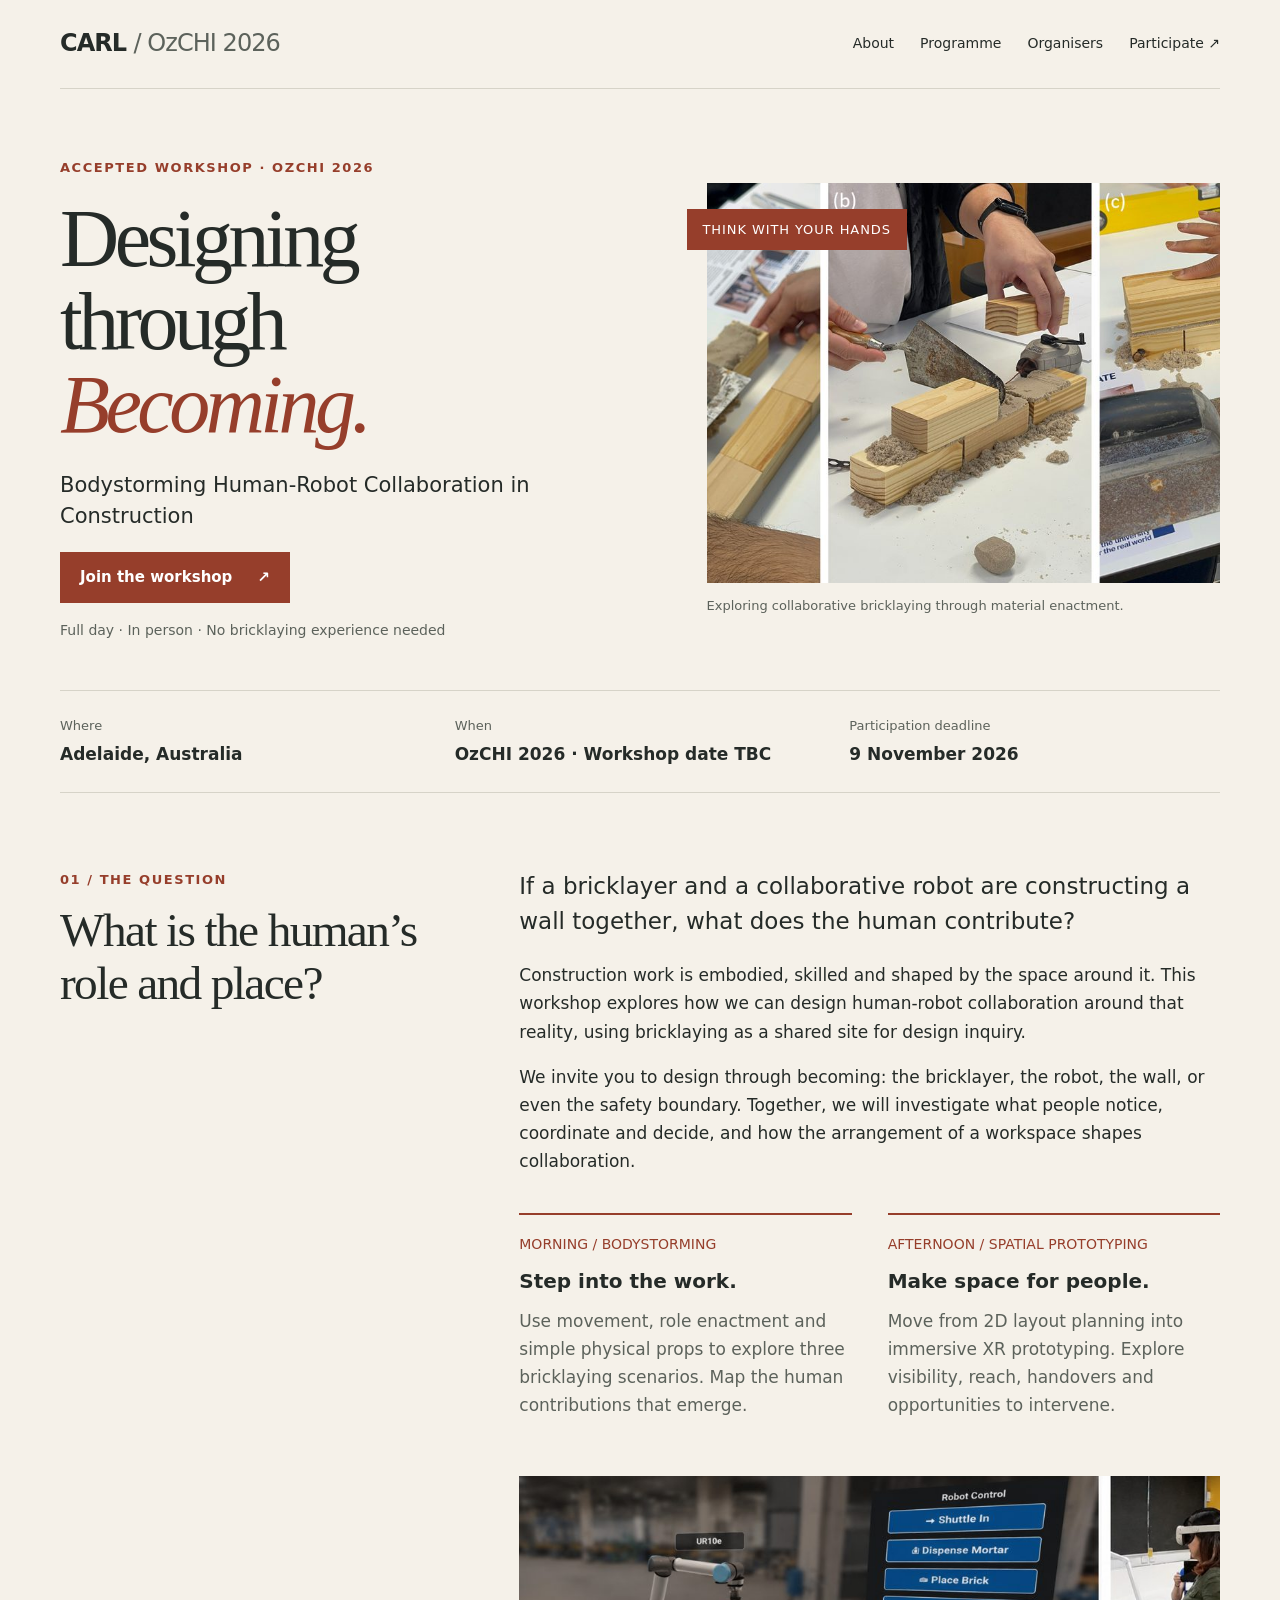
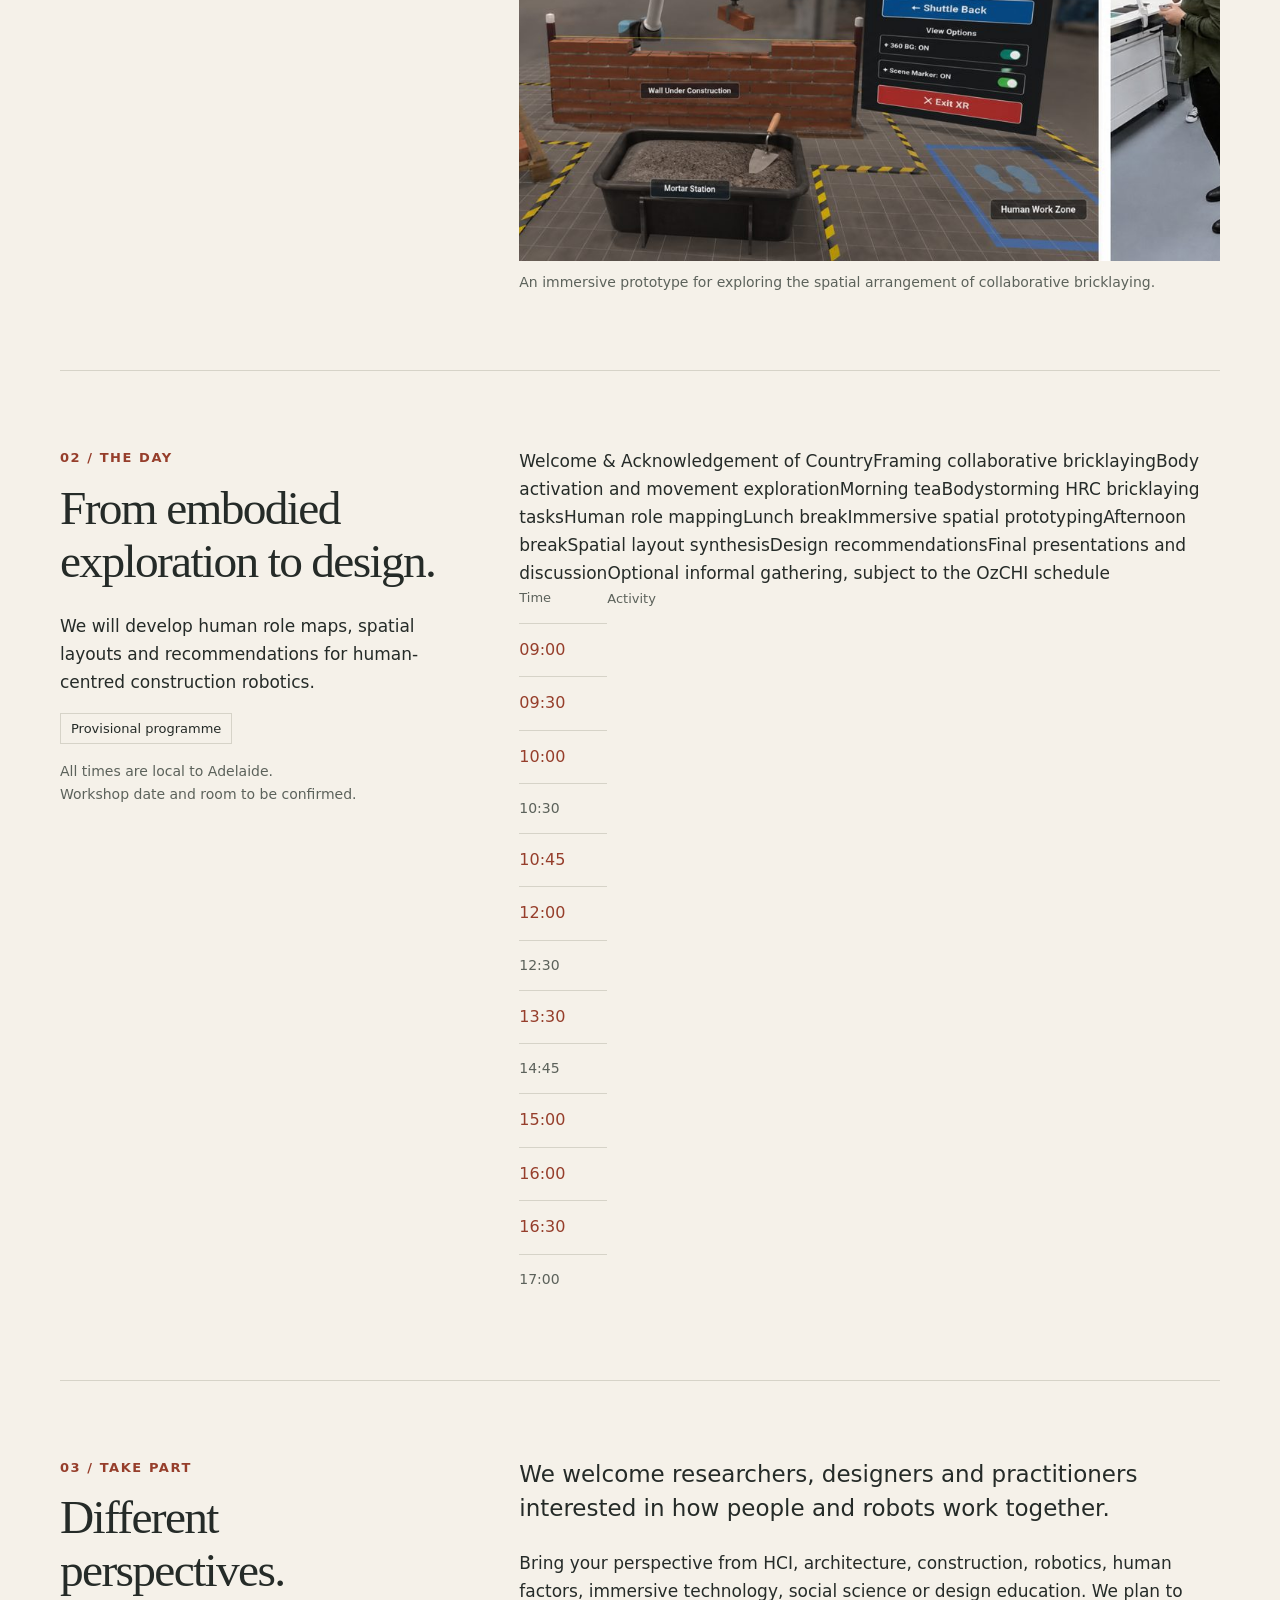
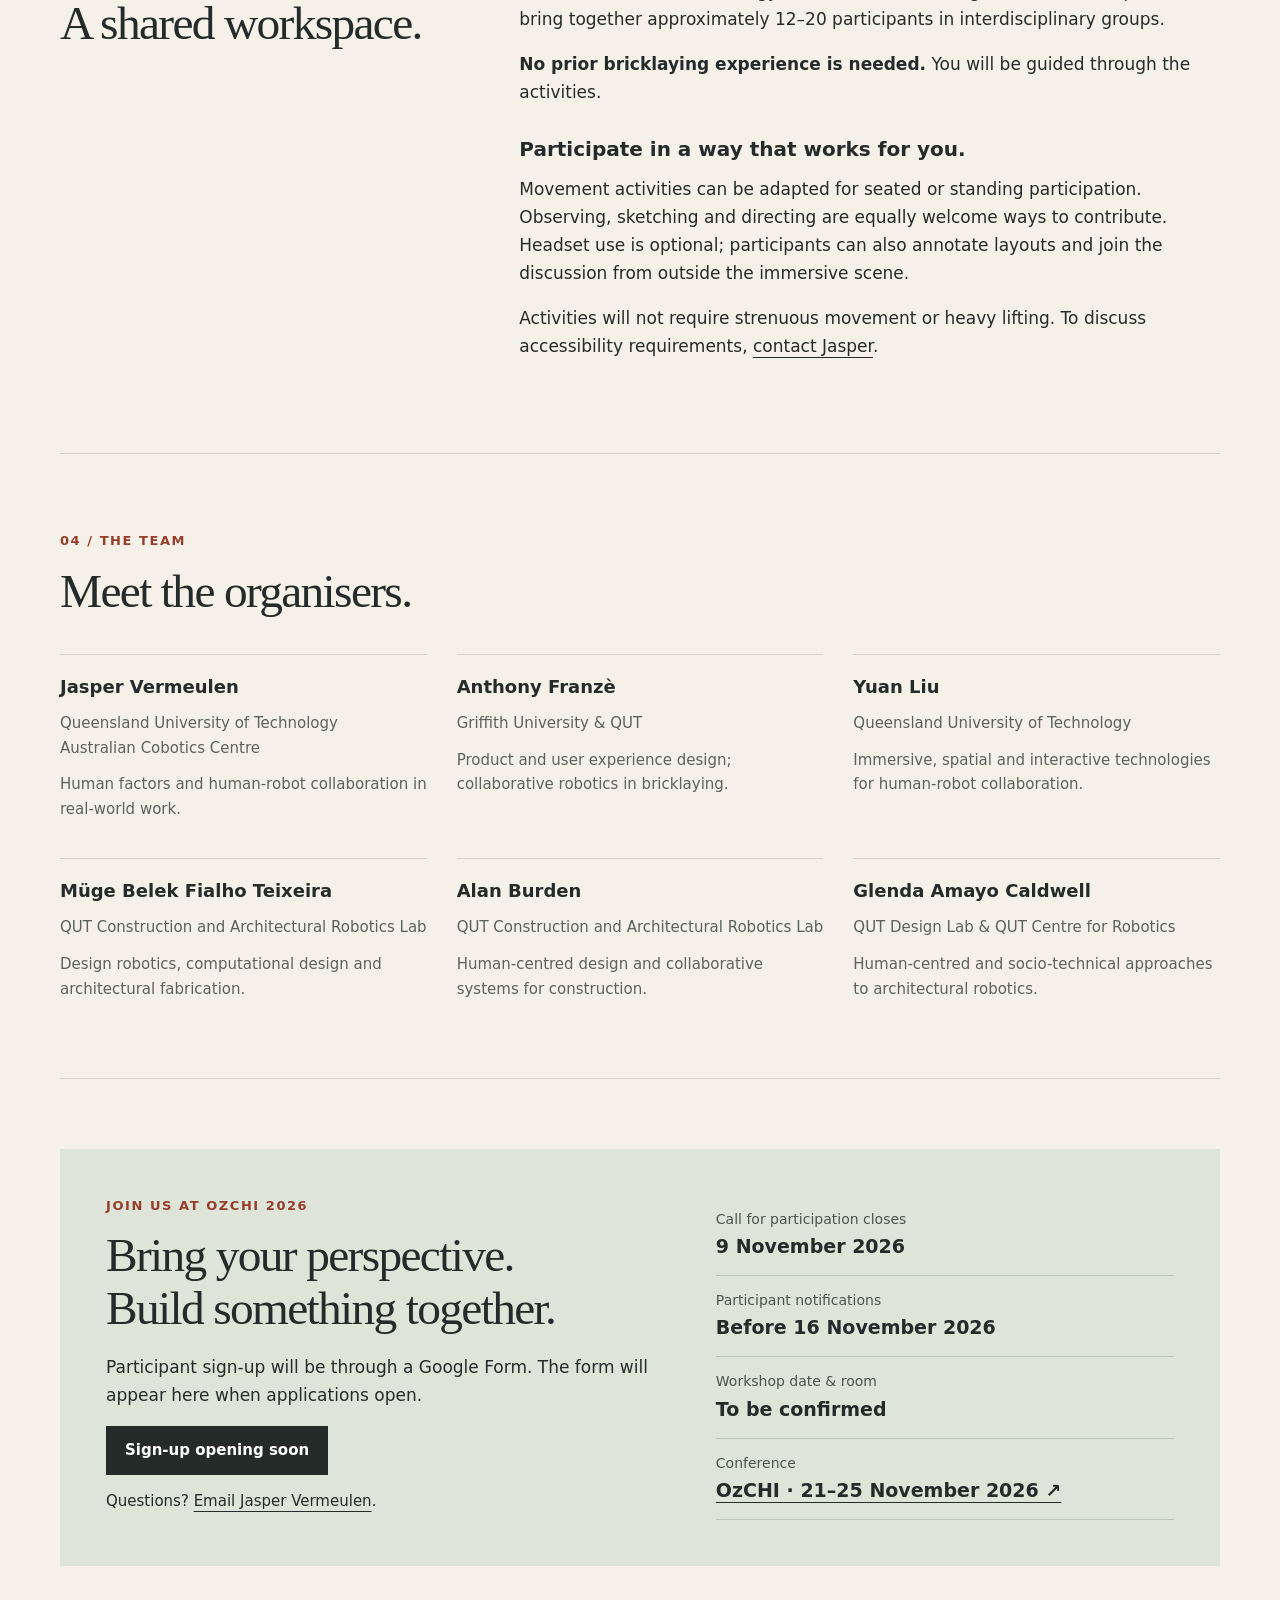
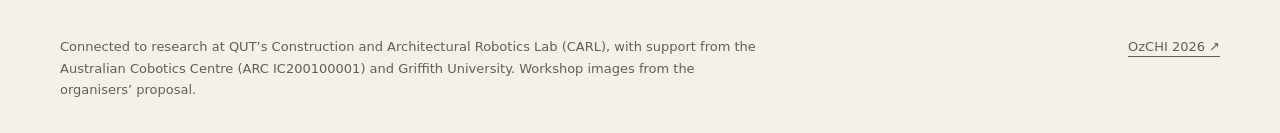
==== ozchi-2026/index.html @ d01afcff "Add OzCHI 2026 Designing through Becoming workshop website" ====
<!doctype html>
<html lang="en-AU">
<head>
<meta charset="utf-8"><meta name="viewport" content="width=device-width,initial-scale=1">
<title>Designing through Becoming | OzCHI 2026 Workshop</title>
<meta name="description" content="Explore human-robot collaboration in construction through bodystorming and immersive spatial prototyping. A full-day, in-person OzCHI 2026 workshop.">
<meta name="theme-color" content="#963e2b">
<link rel="icon" type="image/svg+xml" href="data:image/svg+xml,%3Csvg xmlns='http://www.w3.org/2000/svg' viewBox='0 0 32 32'%3E%3Crect width='32' height='32' rx='5' fill='%23963e2b'/%3E%3Cpath d='M5 9h22v6H5zm0 9h10v6H5zm13 0h9v6h-9z' fill='%23f5eee4'/%3E%3C/svg%3E">
<style>
:root{--paper:#f5f1e9;--ink:#252b28;--muted:#5c625b;--brick:#963e2b;--line:#d6d3c8;--sage:#dfe4d9}*{box-sizing:border-box}html{scroll-behavior:smooth;scroll-padding-top:2rem}body{margin:0;background:var(--paper);color:var(--ink);font:17px/1.65 system-ui,-apple-system,BlinkMacSystemFont,"Segoe UI",sans-serif}a{color:inherit;text-underline-offset:5px}a:hover{color:var(--brick)}a:focus-visible,summary:focus-visible{outline:3px solid var(--brick);outline-offset:5px}::selection{background:#e6ba99}.wrap{width:min(1160px,calc(100% - 64px));margin:auto}.skip{position:absolute;left:20px;top:-80px;background:white;padding:10px;z-index:5}.skip:focus{top:10px}.top{display:flex;align-items:center;justify-content:space-between;gap:24px;padding:24px 0;border-bottom:1px solid var(--line)}.brand{font-weight:800;text-decoration:none;letter-spacing:-.04em;font-size:24px}.brand span{font-weight:400;color:var(--muted)}nav{display:flex;gap:26px;flex-wrap:wrap;font-size:14px}nav a{text-decoration:none}.eyebrow{font-size:13px;letter-spacing:.12em;text-transform:uppercase;font-weight:700;color:var(--brick)}.hero{padding:68px 0 48px;display:grid;grid-template-columns:1.15fr 1fr;gap:56px;align-items:center}h1,h2,h3,p{margin-top:0}h1{font:500 clamp(3rem,6.4vw,5.4rem)/1.01 Georgia,serif;letter-spacing:-.055em;margin:20px 0 24px}h1 em{color:var(--brick);font-weight:400}h2{font:400 clamp(2rem,3.7vw,3.15rem)/1.12 Georgia,serif;letter-spacing:-.035em;margin-bottom:24px}h3{font-size:20px;line-height:1.35;margin-bottom:12px}.subtitle{font-size:21px;line-height:1.45;max-width:490px}.small{font-size:14px;color:var(--muted)}.hero figure{margin:0;position:relative}.hero img{width:100%;height:400px;object-fit:cover;display:block}.hero figcaption{font-size:13px;color:var(--muted);padding-top:12px}.image-label{position:absolute;left:-20px;top:26px;background:var(--brick);color:white;padding:10px 16px;font-size:13px;letter-spacing:.07em}.button{display:inline-flex;align-items:center;gap:25px;padding:13px 20px;background:var(--brick);color:#fff;text-decoration:none;font-size:15px;font-weight:650}.button:hover{background:#77301f;color:#fff}.hero .small{margin:16px 0 0}.facts{display:grid;grid-template-columns:repeat(3,1fr);padding:24px 0;border-top:1px solid var(--line);border-bottom:1px solid var(--line);gap:24px}.facts span{display:block;font-size:13px;color:var(--muted);margin-bottom:4px}.facts strong{font-size:17px;font-weight:600}.section{padding:76px 0;border-bottom:1px solid var(--line)}.split{display:grid;grid-template-columns:.75fr 1.35fr;gap:70px}.lead{font-size:23px;line-height:1.5}.methods{display:grid;grid-template-columns:1fr 1fr;gap:36px;margin-top:38px}.method{border-top:2px solid var(--brick);padding-top:18px}.number{color:var(--brick);font-size:14px;display:block;margin-bottom:12px}.method p{color:var(--muted)}.wide-image{width:100%;display:block;max-height:385px;object-fit:cover}.photo{margin:40px 0 0}.photo figcaption{font-size:14px;color:var(--muted);margin-top:10px}.schedule{width:100%;border-collapse:collapse;font-size:16px}.schedule th{text-align:left;color:var(--muted);font-weight:500;font-size:13px;padding:0 0 14px}.schedule td{border-top:1px solid var(--line);padding:13px 0;vertical-align:top}.schedule td:first-child{width:88px;font-variant-numeric:tabular-nums;color:var(--brick)}.schedule .break td{color:var(--muted);font-size:14px}.tag{display:inline-block;border:1px solid var(--line);padding:4px 10px;font-size:13px}.people{display:grid;grid-template-columns:repeat(3,1fr);gap:36px 30px;margin-top:36px}.person{border-top:1px solid var(--line);padding-top:20px}.person h3{font-size:18px}.person p{font-size:15px;color:var(--muted);margin:0}.register{margin:70px 0;background:var(--sage);padding:46px;display:grid;grid-template-columns:1.2fr 1fr;gap:60px}.register h2{margin-bottom:18px}.status{display:inline-flex;background:var(--ink);color:white;padding:12px 19px;font-size:15px;font-weight:600}.dates{margin:0}.dates div{padding:13px 0;border-bottom:1px solid #bbc5b4}.dates dt{font-size:14px;color:#4c5449}.dates dd{margin:0;font-size:19px;font-weight:600}.registration-copy{font-size:15px;margin:14px 0 0}footer{padding:0 0 32px;display:flex;justify-content:space-between;gap:30px;font-size:13px;color:var(--muted)}footer p{margin:0;max-width:710px}@media(max-width:800px){.wrap{width:calc(100% - 36px)}.top{align-items:flex-start}nav{gap:10px 16px;justify-content:flex-end}.hero{gap:30px;padding-top:42px;grid-template-columns:1fr}.hero img{height:auto;max-height:400px}.image-label{left:-8px}.split{grid-template-columns:1fr;gap:18px}.section{padding:48px 0}.people{grid-template-columns:1fr 1fr}.register{padding:28px;gap:25px;grid-template-columns:1fr}.facts{gap:15px}.facts strong{font-size:15px}footer{flex-direction:column;gap:14px}}@media(max-width:480px){.top{flex-direction:column;gap:14px}nav{justify-content:flex-start}.facts,.methods,.people{grid-template-columns:1fr}.facts{gap:16px}.facts span{margin-bottom:0}.hero{padding-top:32px}h1{font-size:3.5rem}.lead{font-size:20px}.register{margin:44px 0;padding:24px}.methods{gap:20px}.schedule{font-size:15px}}@media(prefers-reduced-motion:reduce){html{scroll-behavior:auto}}
</style>
</head>
<body>
<a class="skip" href="#main">Skip to content</a>
<div class="wrap">
<header class="top"><a class="brand" href="#">CARL <span>/ OzCHI 2026</span></a><nav aria-label="Main navigation"><a href="#about">About</a><a href="#programme">Programme</a><a href="#organisers">Organisers</a><a href="#participate">Participate ↗</a></nav></header>
<main id="main">
<section class="hero" aria-labelledby="title"><div><div class="eyebrow">Accepted workshop · OzCHI 2026</div><h1 id="title">Designing<br>through<br><em>Becoming.</em></h1><p class="subtitle">Bodystorming Human-Robot Collaboration in Construction</p><a class="button" href="#participate">Join the workshop <span aria-hidden="true">↗</span></a><p class="small">Full day · In person · No bricklaying experience needed</p></div><figure><span class="image-label">THINK WITH YOUR HANDS</span><img src="[data-uri]" width="1200" height="582" alt="Hands arranging wooden bricks with kinetic sand and hand tools during a bricklaying enactment"><figcaption>Exploring collaborative bricklaying through material enactment.</figcaption></figure></section>
<div class="facts"><div><span>Where</span><strong>Adelaide, Australia</strong></div><div><span>When</span><strong>OzCHI 2026 · Workshop date TBC</strong></div><div><span>Participation deadline</span><strong>9 November 2026</strong></div></div>
<section class="section split" id="about"><div><p class="eyebrow">01 / The question</p><h2>What is the human’s role and place?</h2></div><div><p class="lead">If a bricklayer and a collaborative robot are constructing a wall together, what does the human contribute?</p><p>Construction work is embodied, skilled and shaped by the space around it. This workshop explores how we can design human-robot collaboration around that reality, using bricklaying as a shared site for design inquiry.</p><p>We invite you to design through becoming: the bricklayer, the robot, the wall, or even the safety boundary. Together, we will investigate what people notice, coordinate and decide, and how the arrangement of a workspace shapes collaboration.</p><div class="methods"><article class="method"><span class="number">MORNING / BODYSTORMING</span><h3>Step into the work.</h3><p>Use movement, role enactment and simple physical props to explore three bricklaying scenarios. Map the human contributions that emerge.</p></article><article class="method"><span class="number">AFTERNOON / SPATIAL PROTOTYPING</span><h3>Make space for people.</h3><p>Move from 2D layout planning into immersive XR prototyping. Explore visibility, reach, handovers and opportunities to intervene.</p></article></div><figure class="photo"><img class="wide-image" loading="lazy" src="[data-uri]" width="1200" height="512" alt="Immersive prototype showing a human-robot bricklaying workspace"><figcaption>An immersive prototype for exploring the spatial arrangement of collaborative bricklaying.</figcaption></figure></div></section>
<section class="section split" id="programme"><div><p class="eyebrow">02 / The day</p><h2>From embodied exploration to design.</h2><p>We will develop human role maps, spatial layouts and recommendations for human-centred construction robotics.</p><span class="tag">Provisional programme</span><p class="small" style="margin-top:16px">All times are local to Adelaide.<br>Workshop date and room to be confirmed.</p></div><div><table class="schedule"><thead><tr><th scope="col">Time</th><th scope="col">Activity</th></tr></thead><tbody>
<tr><td>09:00</td>Welcome &amp; Acknowledgement of Country</td></tr><tr><td>09:30</td>Framing collaborative bricklaying</td></tr><tr><td>10:00</td>Body activation and movement exploration</td></tr><tr class="break"><td>10:30</td>Morning tea</td></tr><tr><td>10:45</td>Bodystorming HRC bricklaying tasks</td></tr><tr><td>12:00</td>Human role mapping</td></tr><tr class="break"><td>12:30</td>Lunch break</td></tr><tr><td>13:30</td>Immersive spatial prototyping</td></tr><tr class="break"><td>14:45</td>Afternoon break</td></tr><tr><td>15:00</td>Spatial layout synthesis</td></tr><tr><td>16:00</td>Design recommendations</td></tr><tr><td>16:30</td>Final presentations and discussion</td></tr><tr class="break"><td>17:00</td>Optional informal gathering, subject to the OzCHI schedule</td></tr>
</tbody></table></div></section>
<section class="section split" id="who"><div><p class="eyebrow">03 / Take part</p><h2>Different perspectives.<br>A shared workspace.</h2></div><div><p class="lead">We welcome researchers, designers and practitioners interested in how people and robots work together.</p><p>Bring your perspective from HCI, architecture, construction, robotics, human factors, immersive technology, social science or design education. We plan to bring together approximately 12–20 participants in interdisciplinary groups.</p><p><strong>No prior bricklaying experience is needed.</strong> You will be guided through the activities.</p><h3 style="margin-top:30px">Participate in a way that works for you.</h3><p>Movement activities can be adapted for seated or standing participation. Observing, sketching and directing are equally welcome ways to contribute. Headset use is optional; participants can also annotate layouts and join the discussion from outside the immersive scene.</p><p>Activities will not require strenuous movement or heavy lifting. To discuss accessibility requirements, <a href="mailto:j.vermeulen@qut.edu.au">contact Jasper</a>.</p></div></section>
<section class="section" id="organisers"><p class="eyebrow">04 / The team</p><h2>Meet the organisers.</h2><div class="people">
<article class="person"><h3>Jasper Vermeulen</h3><p>Queensland University of Technology<br>Australian Cobotics Centre</p><p style="margin-top:12px">Human factors and human-robot collaboration in real-world work.</p></article>
<article class="person"><h3>Anthony Franzè</h3><p>Griffith University &amp; QUT</p><p style="margin-top:12px">Product and user experience design; collaborative robotics in bricklaying.</p></article>
<article class="person"><h3>Yuan Liu</h3><p>Queensland University of Technology</p><p style="margin-top:12px">Immersive, spatial and interactive technologies for human-robot collaboration.</p></article>
<article class="person"><h3>Müge Belek Fialho Teixeira</h3><p>QUT Construction and Architectural Robotics Lab</p><p style="margin-top:12px">Design robotics, computational design and architectural fabrication.</p></article>
<article class="person"><h3>Alan Burden</h3><p>QUT Construction and Architectural Robotics Lab</p><p style="margin-top:12px">Human-centred design and collaborative systems for construction.</p></article>
<article class="person"><h3>Glenda Amayo Caldwell</h3><p>QUT Design Lab &amp; QUT Centre for Robotics</p><p style="margin-top:12px">Human-centred and socio-technical approaches to architectural robotics.</p></article>
</div></section>
<section class="register" id="participate" aria-labelledby="join-title"><div><p class="eyebrow">Join us at OzCHI 2026</p><h2 id="join-title">Bring your perspective.<br>Build something together.</h2><p>Participant sign-up will be through a Google Form. The form will appear here when applications open.</p><div id="signup-action"><span class="status">Sign-up opening soon</span></div><p class="registration-copy" id="signup-note">Questions? <a href="mailto:j.vermeulen@qut.edu.au">Email Jasper Vermeulen</a>.</p></div><dl class="dates"><div><dt>Call for participation closes</dt><dd>9 November 2026</dd></div><div><dt>Participant notifications</dt><dd>Before 16 November 2026</dd></div><div><dt>Workshop date &amp; room</dt><dd>To be confirmed</dd></div><div><dt>Conference</dt><dd><a href="https://www.ozchi.org/2026/">OzCHI · 21–25 November 2026 ↗</a></dd></div></dl></section>
</main><footer><p>Connected to research at QUT’s Construction and Architectural Robotics Lab (CARL), with support from the Australian Cobotics Centre (ARC IC200100001) and Griffith University. Workshop images from the organisers’ proposal.</p><a href="https://www.ozchi.org/2026/">OzCHI 2026 ↗</a></footer>
</div>
<script>
// Paste the participant-facing Google Form URL here when the form is ready.
const GOOGLE_FORM_URL = "";
if (GOOGLE_FORM_URL) {
  try {
    const url = new URL(GOOGLE_FORM_URL);
    if (url.protocol === 'https:' && (url.hostname === 'forms.gle' || url.hostname === 'docs.google.com')) {
      const link = document.createElement('a');
      link.className = 'button'; link.href = url.href; link.textContent = 'Sign up via Google Form ↗';
      document.getElementById('signup-action').replaceChildren(link);
      document.querySelector('#participate h2 + p').textContent = 'Complete the Google Form to apply to participate in the workshop.';
    }
  } catch (_) { /* Keep the honest opening-soon state for an invalid URL. */ }
}
</script>
</body></html>
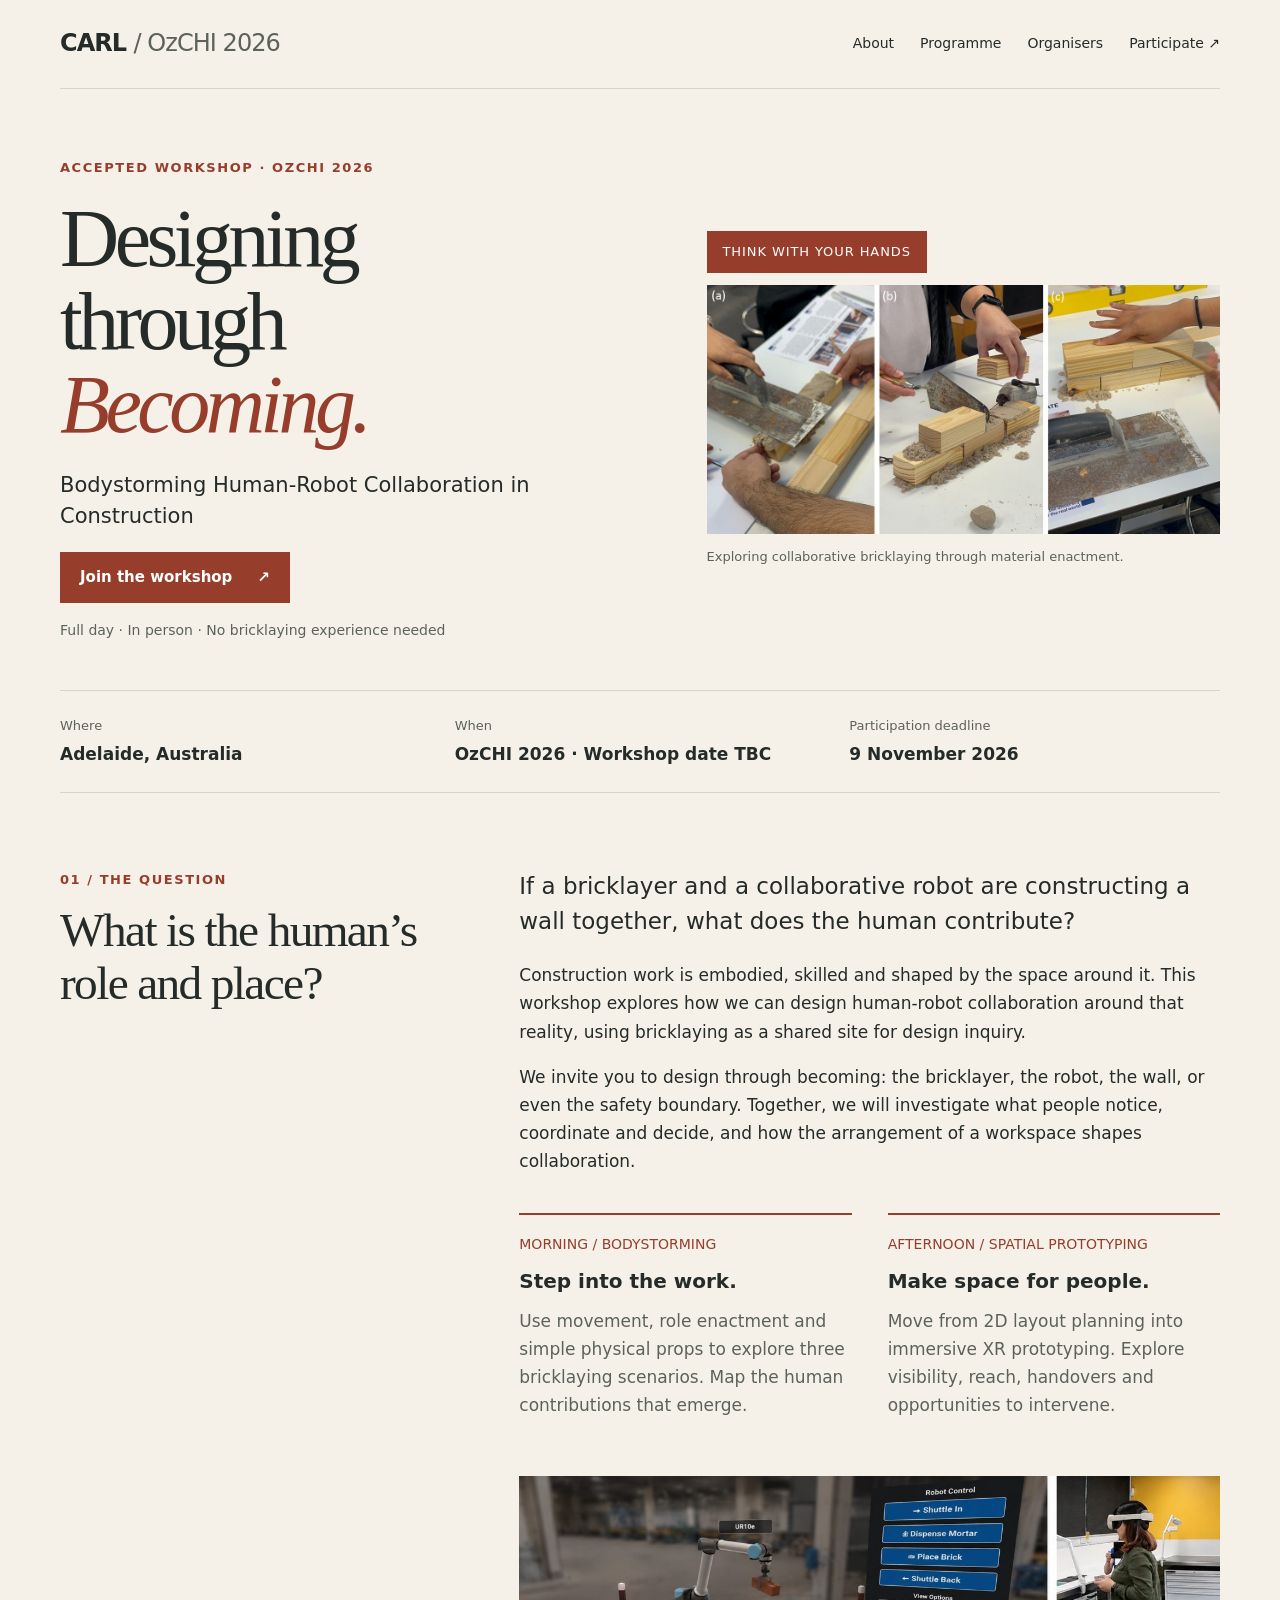
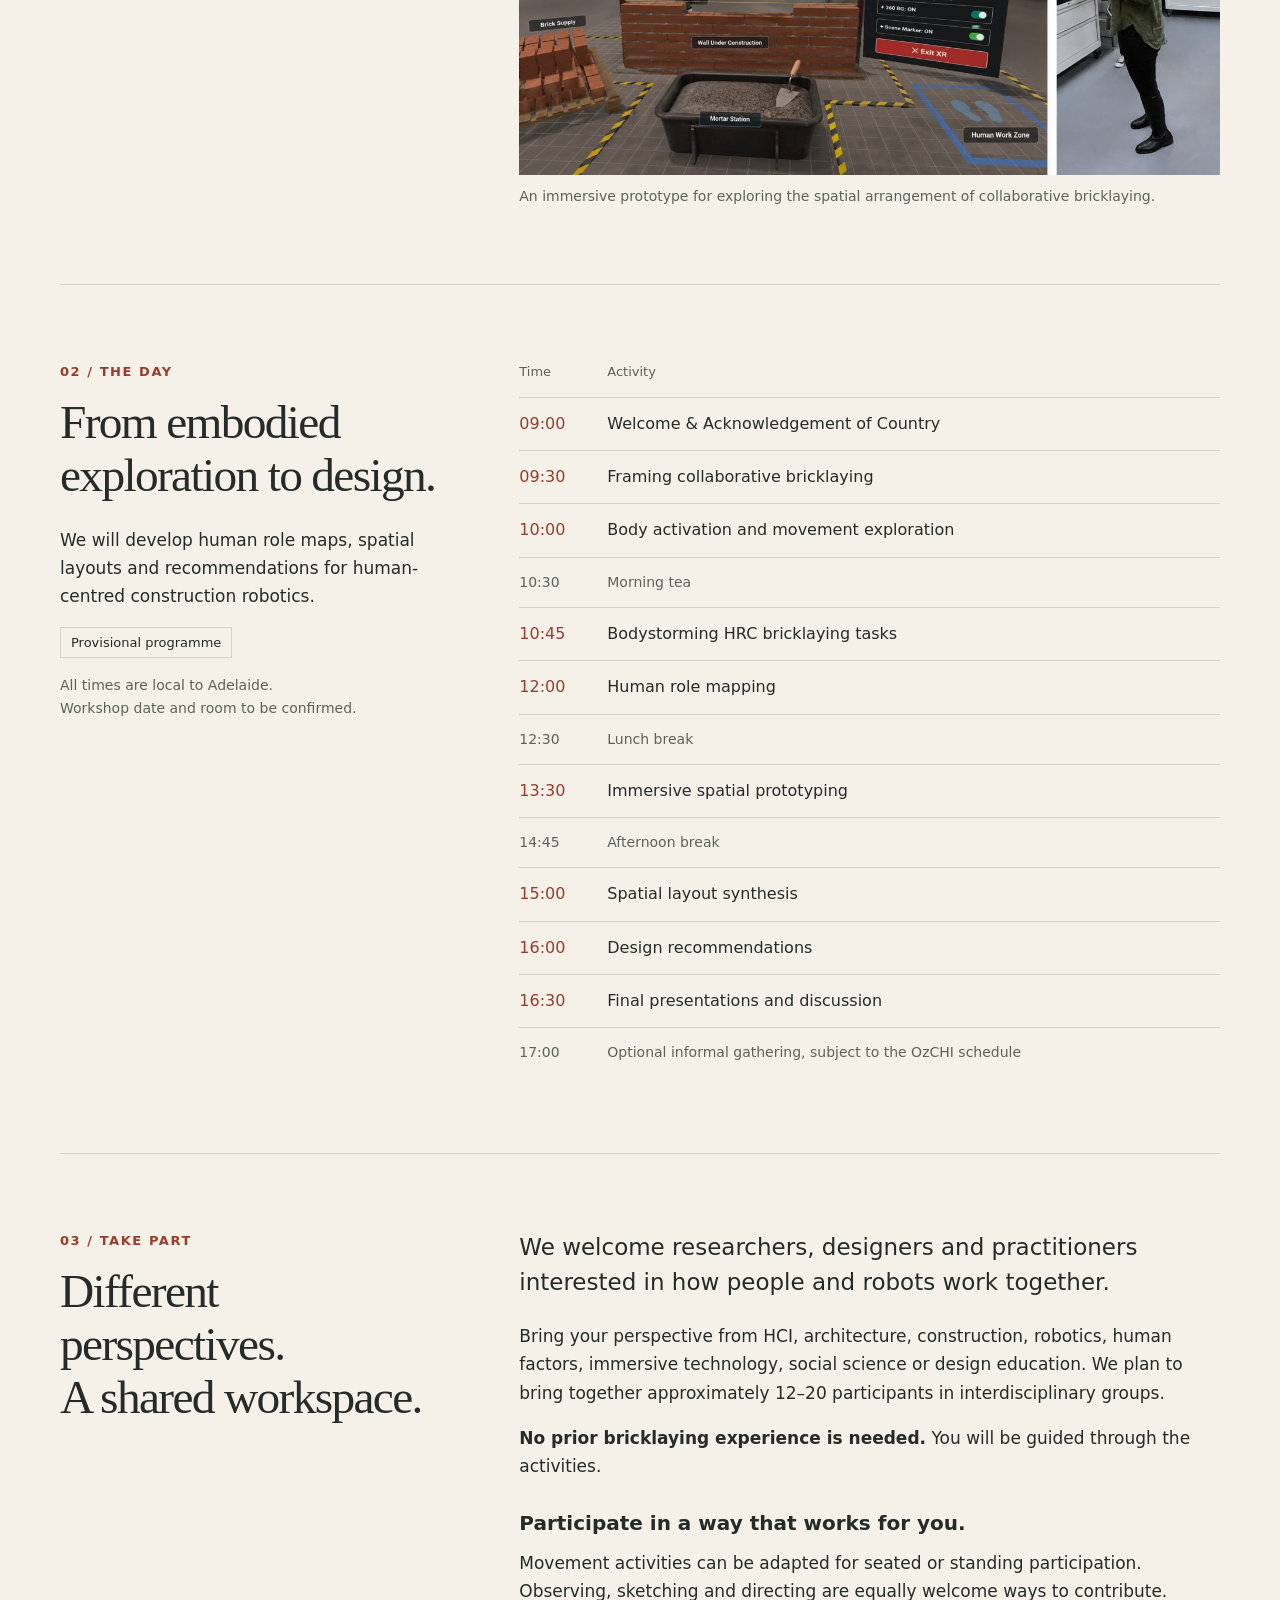
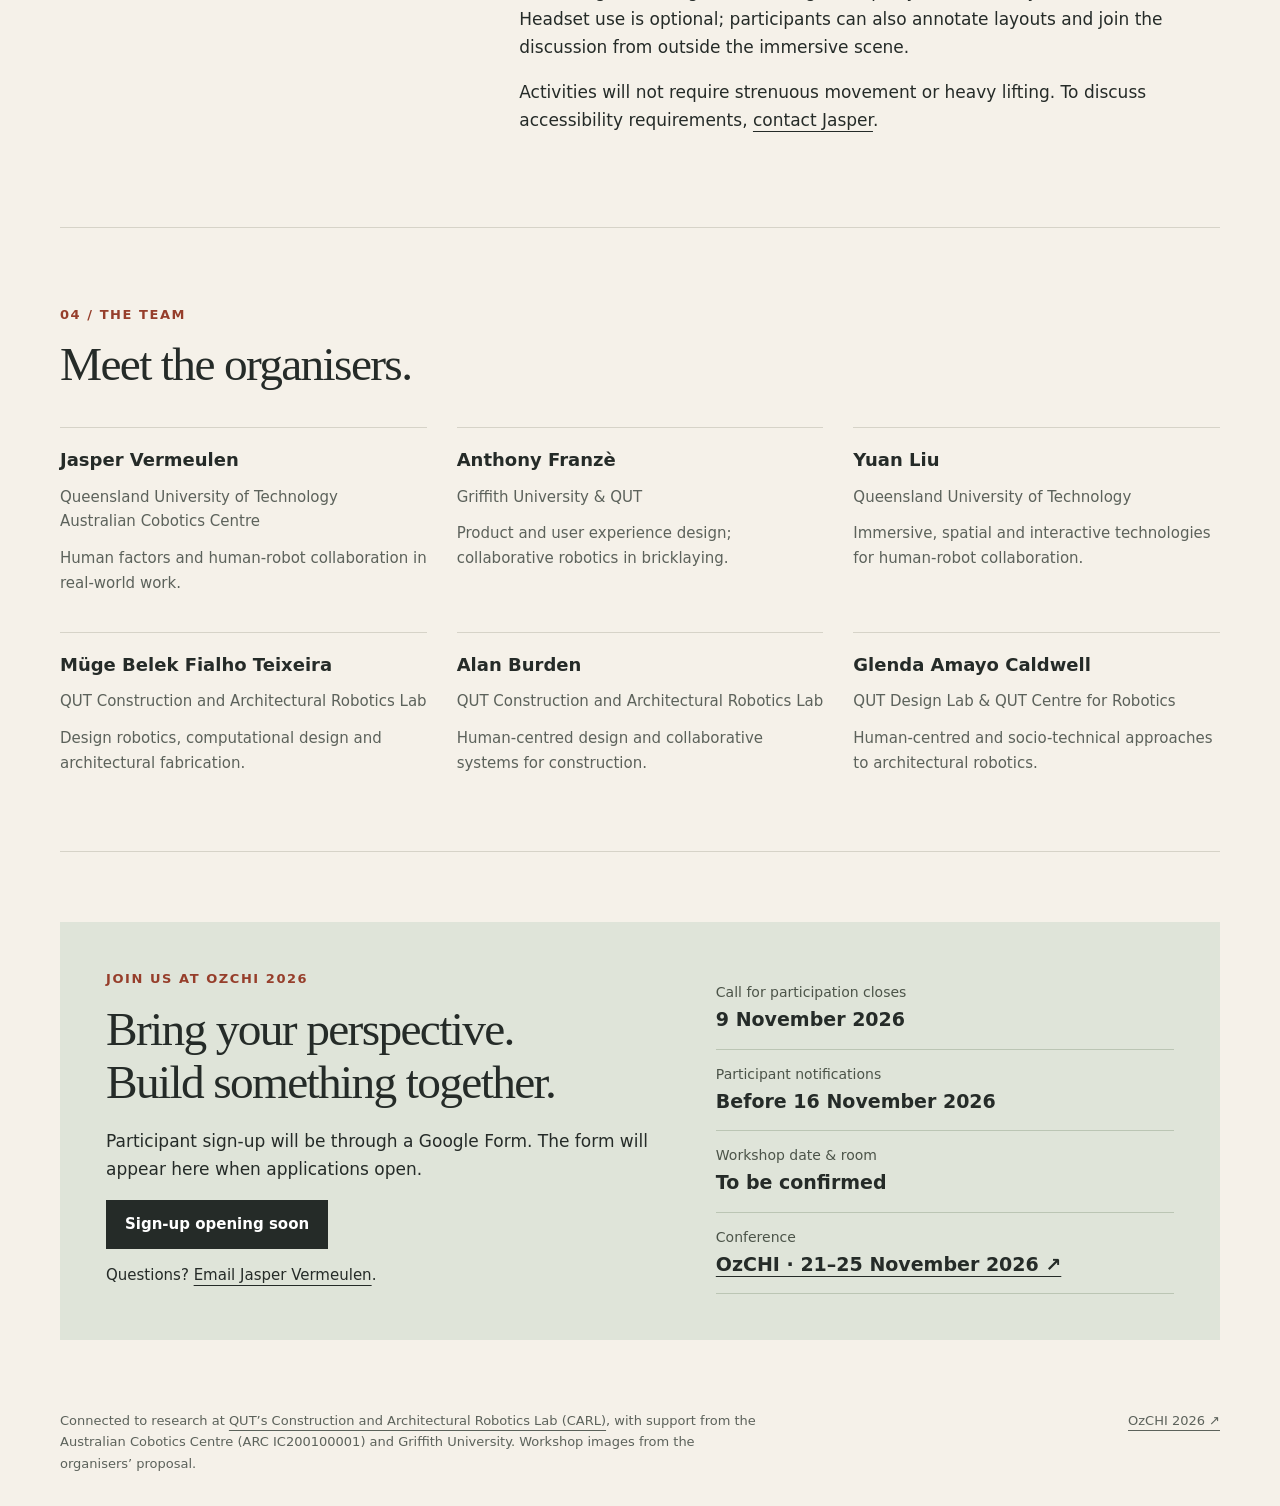
==== commit b1e626e6: "Fix programme table and image proportions; link CARL website" ====
--- a/ozchi-2026/index.html
+++ b/ozchi-2026/index.html
@@ -7,19 +7,19 @@
 <meta name="theme-color" content="#963e2b">
 <link rel="icon" type="image/svg+xml" href="data:image/svg+xml,%3Csvg xmlns='http://www.w3.org/2000/svg' viewBox='0 0 32 32'%3E%3Crect width='32' height='32' rx='5' fill='%23963e2b'/%3E%3Cpath d='M5 9h22v6H5zm0 9h10v6H5zm13 0h9v6h-9z' fill='%23f5eee4'/%3E%3C/svg%3E">
 <style>
-:root{--paper:#f5f1e9;--ink:#252b28;--muted:#5c625b;--brick:#963e2b;--line:#d6d3c8;--sage:#dfe4d9}*{box-sizing:border-box}html{scroll-behavior:smooth;scroll-padding-top:2rem}body{margin:0;background:var(--paper);color:var(--ink);font:17px/1.65 system-ui,-apple-system,BlinkMacSystemFont,"Segoe UI",sans-serif}a{color:inherit;text-underline-offset:5px}a:hover{color:var(--brick)}a:focus-visible,summary:focus-visible{outline:3px solid var(--brick);outline-offset:5px}::selection{background:#e6ba99}.wrap{width:min(1160px,calc(100% - 64px));margin:auto}.skip{position:absolute;left:20px;top:-80px;background:white;padding:10px;z-index:5}.skip:focus{top:10px}.top{display:flex;align-items:center;justify-content:space-between;gap:24px;padding:24px 0;border-bottom:1px solid var(--line)}.brand{font-weight:800;text-decoration:none;letter-spacing:-.04em;font-size:24px}.brand span{font-weight:400;color:var(--muted)}nav{display:flex;gap:26px;flex-wrap:wrap;font-size:14px}nav a{text-decoration:none}.eyebrow{font-size:13px;letter-spacing:.12em;text-transform:uppercase;font-weight:700;color:var(--brick)}.hero{padding:68px 0 48px;display:grid;grid-template-columns:1.15fr 1fr;gap:56px;align-items:center}h1,h2,h3,p{margin-top:0}h1{font:500 clamp(3rem,6.4vw,5.4rem)/1.01 Georgia,serif;letter-spacing:-.055em;margin:20px 0 24px}h1 em{color:var(--brick);font-weight:400}h2{font:400 clamp(2rem,3.7vw,3.15rem)/1.12 Georgia,serif;letter-spacing:-.035em;margin-bottom:24px}h3{font-size:20px;line-height:1.35;margin-bottom:12px}.subtitle{font-size:21px;line-height:1.45;max-width:490px}.small{font-size:14px;color:var(--muted)}.hero figure{margin:0;position:relative}.hero img{width:100%;height:400px;object-fit:cover;display:block}.hero figcaption{font-size:13px;color:var(--muted);padding-top:12px}.image-label{position:absolute;left:-20px;top:26px;background:var(--brick);color:white;padding:10px 16px;font-size:13px;letter-spacing:.07em}.button{display:inline-flex;align-items:center;gap:25px;padding:13px 20px;background:var(--brick);color:#fff;text-decoration:none;font-size:15px;font-weight:650}.button:hover{background:#77301f;color:#fff}.hero .small{margin:16px 0 0}.facts{display:grid;grid-template-columns:repeat(3,1fr);padding:24px 0;border-top:1px solid var(--line);border-bottom:1px solid var(--line);gap:24px}.facts span{display:block;font-size:13px;color:var(--muted);margin-bottom:4px}.facts strong{font-size:17px;font-weight:600}.section{padding:76px 0;border-bottom:1px solid var(--line)}.split{display:grid;grid-template-columns:.75fr 1.35fr;gap:70px}.lead{font-size:23px;line-height:1.5}.methods{display:grid;grid-template-columns:1fr 1fr;gap:36px;margin-top:38px}.method{border-top:2px solid var(--brick);padding-top:18px}.number{color:var(--brick);font-size:14px;display:block;margin-bottom:12px}.method p{color:var(--muted)}.wide-image{width:100%;display:block;max-height:385px;object-fit:cover}.photo{margin:40px 0 0}.photo figcaption{font-size:14px;color:var(--muted);margin-top:10px}.schedule{width:100%;border-collapse:collapse;font-size:16px}.schedule th{text-align:left;color:var(--muted);font-weight:500;font-size:13px;padding:0 0 14px}.schedule td{border-top:1px solid var(--line);padding:13px 0;vertical-align:top}.schedule td:first-child{width:88px;font-variant-numeric:tabular-nums;color:var(--brick)}.schedule .break td{color:var(--muted);font-size:14px}.tag{display:inline-block;border:1px solid var(--line);padding:4px 10px;font-size:13px}.people{display:grid;grid-template-columns:repeat(3,1fr);gap:36px 30px;margin-top:36px}.person{border-top:1px solid var(--line);padding-top:20px}.person h3{font-size:18px}.person p{font-size:15px;color:var(--muted);margin:0}.register{margin:70px 0;background:var(--sage);padding:46px;display:grid;grid-template-columns:1.2fr 1fr;gap:60px}.register h2{margin-bottom:18px}.status{display:inline-flex;background:var(--ink);color:white;padding:12px 19px;font-size:15px;font-weight:600}.dates{margin:0}.dates div{padding:13px 0;border-bottom:1px solid #bbc5b4}.dates dt{font-size:14px;color:#4c5449}.dates dd{margin:0;font-size:19px;font-weight:600}.registration-copy{font-size:15px;margin:14px 0 0}footer{padding:0 0 32px;display:flex;justify-content:space-between;gap:30px;font-size:13px;color:var(--muted)}footer p{margin:0;max-width:710px}@media(max-width:800px){.wrap{width:calc(100% - 36px)}.top{align-items:flex-start}nav{gap:10px 16px;justify-content:flex-end}.hero{gap:30px;padding-top:42px;grid-template-columns:1fr}.hero img{height:auto;max-height:400px}.image-label{left:-8px}.split{grid-template-columns:1fr;gap:18px}.section{padding:48px 0}.people{grid-template-columns:1fr 1fr}.register{padding:28px;gap:25px;grid-template-columns:1fr}.facts{gap:15px}.facts strong{font-size:15px}footer{flex-direction:column;gap:14px}}@media(max-width:480px){.top{flex-direction:column;gap:14px}nav{justify-content:flex-start}.facts,.methods,.people{grid-template-columns:1fr}.facts{gap:16px}.facts span{margin-bottom:0}.hero{padding-top:32px}h1{font-size:3.5rem}.lead{font-size:20px}.register{margin:44px 0;padding:24px}.methods{gap:20px}.schedule{font-size:15px}}@media(prefers-reduced-motion:reduce){html{scroll-behavior:auto}}
+:root{--paper:#f5f1e9;--ink:#252b28;--muted:#5c625b;--brick:#963e2b;--line:#d6d3c8;--sage:#dfe4d9}*{box-sizing:border-box}html{scroll-behavior:smooth;scroll-padding-top:2rem}body{margin:0;background:var(--paper);color:var(--ink);font:17px/1.65 system-ui,-apple-system,BlinkMacSystemFont,"Segoe UI",sans-serif}a{color:inherit;text-underline-offset:5px}a:hover{color:var(--brick)}a:focus-visible,summary:focus-visible{outline:3px solid var(--brick);outline-offset:5px}::selection{background:#e6ba99}.wrap{width:min(1160px,calc(100% - 64px));margin:auto}.skip{position:absolute;left:20px;top:-80px;background:white;padding:10px;z-index:5}.skip:focus{top:10px}.top{display:flex;align-items:center;justify-content:space-between;gap:24px;padding:24px 0;border-bottom:1px solid var(--line)}.brand{font-weight:800;text-decoration:none;letter-spacing:-.04em;font-size:24px}.brand span{font-weight:400;color:var(--muted)}nav{display:flex;gap:26px;flex-wrap:wrap;font-size:14px}nav a{text-decoration:none}.eyebrow{font-size:13px;letter-spacing:.12em;text-transform:uppercase;font-weight:700;color:var(--brick)}.hero{padding:68px 0 48px;display:grid;grid-template-columns:1.15fr 1fr;gap:56px;align-items:center}h1,h2,h3,p{margin-top:0}h1{font:500 clamp(3rem,6.4vw,5.4rem)/1.01 Georgia,serif;letter-spacing:-.055em;margin:20px 0 24px}h1 em{color:var(--brick);font-weight:400}h2{font:400 clamp(2rem,3.7vw,3.15rem)/1.12 Georgia,serif;letter-spacing:-.035em;margin-bottom:24px}h3{font-size:20px;line-height:1.35;margin-bottom:12px}.subtitle{font-size:21px;line-height:1.45;max-width:490px}.small{font-size:14px;color:var(--muted)}.hero figure{margin:0;position:relative}.hero img{width:100%;height:auto;display:block}.hero figcaption{font-size:13px;color:var(--muted);padding-top:12px}.image-label{display:table;margin-bottom:12px;background:var(--brick);color:white;padding:10px 16px;font-size:13px;letter-spacing:.07em}.button{display:inline-flex;align-items:center;gap:25px;padding:13px 20px;background:var(--brick);color:#fff;text-decoration:none;font-size:15px;font-weight:650}.button:hover{background:#77301f;color:#fff}.hero .small{margin:16px 0 0}.facts{display:grid;grid-template-columns:repeat(3,1fr);padding:24px 0;border-top:1px solid var(--line);border-bottom:1px solid var(--line);gap:24px}.facts span{display:block;font-size:13px;color:var(--muted);margin-bottom:4px}.facts strong{font-size:17px;font-weight:600}.section{padding:76px 0;border-bottom:1px solid var(--line)}.split{display:grid;grid-template-columns:.75fr 1.35fr;gap:70px}.lead{font-size:23px;line-height:1.5}.methods{display:grid;grid-template-columns:1fr 1fr;gap:36px;margin-top:38px}.method{border-top:2px solid var(--brick);padding-top:18px}.number{color:var(--brick);font-size:14px;display:block;margin-bottom:12px}.method p{color:var(--muted)}.wide-image{width:100%;height:auto;display:block}.photo{margin:40px 0 0}.photo figcaption{font-size:14px;color:var(--muted);margin-top:10px}.schedule{width:100%;table-layout:fixed;border-collapse:collapse;font-size:16px}.schedule th:first-child{width:88px}.schedule th{text-align:left;color:var(--muted);font-weight:500;font-size:13px;padding:0 0 14px}.schedule td{border-top:1px solid var(--line);padding:13px 0;vertical-align:top}.schedule td:first-child{width:88px;padding-right:20px;white-space:nowrap;font-variant-numeric:tabular-nums;color:var(--brick)}.schedule .break td{color:var(--muted);font-size:14px}.tag{display:inline-block;border:1px solid var(--line);padding:4px 10px;font-size:13px}.people{display:grid;grid-template-columns:repeat(3,1fr);gap:36px 30px;margin-top:36px}.person{border-top:1px solid var(--line);padding-top:20px}.person h3{font-size:18px}.person p{font-size:15px;color:var(--muted);margin:0}.register{margin:70px 0;background:var(--sage);padding:46px;display:grid;grid-template-columns:1.2fr 1fr;gap:60px}.register h2{margin-bottom:18px}.status{display:inline-flex;background:var(--ink);color:white;padding:12px 19px;font-size:15px;font-weight:600}.dates{margin:0}.dates div{padding:13px 0;border-bottom:1px solid #bbc5b4}.dates dt{font-size:14px;color:#4c5449}.dates dd{margin:0;font-size:19px;font-weight:600}.registration-copy{font-size:15px;margin:14px 0 0}footer{padding:0 0 32px;display:flex;justify-content:space-between;gap:30px;font-size:13px;color:var(--muted)}footer p{margin:0;max-width:710px}@media(max-width:800px){.wrap{width:calc(100% - 36px)}.top{align-items:flex-start}nav{gap:10px 16px;justify-content:flex-end}.hero{gap:30px;padding-top:42px;grid-template-columns:1fr}.hero img{height:auto}.split{grid-template-columns:1fr;gap:18px}.section{padding:48px 0}.people{grid-template-columns:1fr 1fr}.register{padding:28px;gap:25px;grid-template-columns:1fr}.facts{gap:15px}.facts strong{font-size:15px}footer{flex-direction:column;gap:14px}}@media(max-width:480px){.top{flex-direction:column;gap:14px}nav{justify-content:flex-start}.facts,.methods,.people{grid-template-columns:1fr}.facts{gap:16px}.facts span{margin-bottom:0}.hero{padding-top:32px}h1{font-size:3.5rem}.lead{font-size:20px}.register{margin:44px 0;padding:24px}.methods{gap:20px}.schedule{font-size:15px}}@media(prefers-reduced-motion:reduce){html{scroll-behavior:auto}}
 </style>
 </head>
 <body>
 <a class="skip" href="#main">Skip to content</a>
 <div class="wrap">
-<header class="top"><a class="brand" href="#">CARL <span>/ OzCHI 2026</span></a><nav aria-label="Main navigation"><a href="#about">About</a><a href="#programme">Programme</a><a href="#organisers">Organisers</a><a href="#participate">Participate ↗</a></nav></header>
+<header class="top"><div class="brand"><a href="https://research.qut.edu.au/carl/" style="text-decoration:none">CARL</a> <span>/ OzCHI 2026</span></div><nav aria-label="Main navigation"><a href="#about">About</a><a href="#programme">Programme</a><a href="#organisers">Organisers</a><a href="#participate">Participate ↗</a></nav></header>
 <main id="main">
 <section class="hero" aria-labelledby="title"><div><div class="eyebrow">Accepted workshop · OzCHI 2026</div><h1 id="title">Designing<br>through<br><em>Becoming.</em></h1><p class="subtitle">Bodystorming Human-Robot Collaboration in Construction</p><a class="button" href="#participate">Join the workshop <span aria-hidden="true">↗</span></a><p class="small">Full day · In person · No bricklaying experience needed</p></div><figure><span class="image-label">THINK WITH YOUR HANDS</span><img src="[data-uri]" width="1200" height="582" alt="Hands arranging wooden bricks with kinetic sand and hand tools during a bricklaying enactment"><figcaption>Exploring collaborative bricklaying through material enactment.</figcaption></figure></section>
 <div class="facts"><div><span>Where</span><strong>Adelaide, Australia</strong></div><div><span>When</span><strong>OzCHI 2026 · Workshop date TBC</strong></div><div><span>Participation deadline</span><strong>9 November 2026</strong></div></div>
 <section class="section split" id="about"><div><p class="eyebrow">01 / The question</p><h2>What is the human’s role and place?</h2></div><div><p class="lead">If a bricklayer and a collaborative robot are constructing a wall together, what does the human contribute?</p><p>Construction work is embodied, skilled and shaped by the space around it. This workshop explores how we can design human-robot collaboration around that reality, using bricklaying as a shared site for design inquiry.</p><p>We invite you to design through becoming: the bricklayer, the robot, the wall, or even the safety boundary. Together, we will investigate what people notice, coordinate and decide, and how the arrangement of a workspace shapes collaboration.</p><div class="methods"><article class="method"><span class="number">MORNING / BODYSTORMING</span><h3>Step into the work.</h3><p>Use movement, role enactment and simple physical props to explore three bricklaying scenarios. Map the human contributions that emerge.</p></article><article class="method"><span class="number">AFTERNOON / SPATIAL PROTOTYPING</span><h3>Make space for people.</h3><p>Move from 2D layout planning into immersive XR prototyping. Explore visibility, reach, handovers and opportunities to intervene.</p></article></div><figure class="photo"><img class="wide-image" loading="lazy" src="[data-uri]" width="1200" height="512" alt="Immersive prototype showing a human-robot bricklaying workspace"><figcaption>An immersive prototype for exploring the spatial arrangement of collaborative bricklaying.</figcaption></figure></div></section>
 <section class="section split" id="programme"><div><p class="eyebrow">02 / The day</p><h2>From embodied exploration to design.</h2><p>We will develop human role maps, spatial layouts and recommendations for human-centred construction robotics.</p><span class="tag">Provisional programme</span><p class="small" style="margin-top:16px">All times are local to Adelaide.<br>Workshop date and room to be confirmed.</p></div><div><table class="schedule"><thead><tr><th scope="col">Time</th><th scope="col">Activity</th></tr></thead><tbody>
-<tr><td>09:00</td>Welcome &amp; Acknowledgement of Country</td></tr><tr><td>09:30</td>Framing collaborative bricklaying</td></tr><tr><td>10:00</td>Body activation and movement exploration</td></tr><tr class="break"><td>10:30</td>Morning tea</td></tr><tr><td>10:45</td>Bodystorming HRC bricklaying tasks</td></tr><tr><td>12:00</td>Human role mapping</td></tr><tr class="break"><td>12:30</td>Lunch break</td></tr><tr><td>13:30</td>Immersive spatial prototyping</td></tr><tr class="break"><td>14:45</td>Afternoon break</td></tr><tr><td>15:00</td>Spatial layout synthesis</td></tr><tr><td>16:00</td>Design recommendations</td></tr><tr><td>16:30</td>Final presentations and discussion</td></tr><tr class="break"><td>17:00</td>Optional informal gathering, subject to the OzCHI schedule</td></tr>
+<tr><td>09:00</td><td>Welcome &amp; Acknowledgement of Country</td></tr><tr><td>09:30</td><td>Framing collaborative bricklaying</td></tr><tr><td>10:00</td><td>Body activation and movement exploration</td></tr><tr class="break"><td>10:30</td><td>Morning tea</td></tr><tr><td>10:45</td><td>Bodystorming HRC bricklaying tasks</td></tr><tr><td>12:00</td><td>Human role mapping</td></tr><tr class="break"><td>12:30</td><td>Lunch break</td></tr><tr><td>13:30</td><td>Immersive spatial prototyping</td></tr><tr class="break"><td>14:45</td><td>Afternoon break</td></tr><tr><td>15:00</td><td>Spatial layout synthesis</td></tr><tr><td>16:00</td><td>Design recommendations</td></tr><tr><td>16:30</td><td>Final presentations and discussion</td></tr><tr class="break"><td>17:00</td><td>Optional informal gathering, subject to the OzCHI schedule</td></tr>
 </tbody></table></div></section>
 <section class="section split" id="who"><div><p class="eyebrow">03 / Take part</p><h2>Different perspectives.<br>A shared workspace.</h2></div><div><p class="lead">We welcome researchers, designers and practitioners interested in how people and robots work together.</p><p>Bring your perspective from HCI, architecture, construction, robotics, human factors, immersive technology, social science or design education. We plan to bring together approximately 12–20 participants in interdisciplinary groups.</p><p><strong>No prior bricklaying experience is needed.</strong> You will be guided through the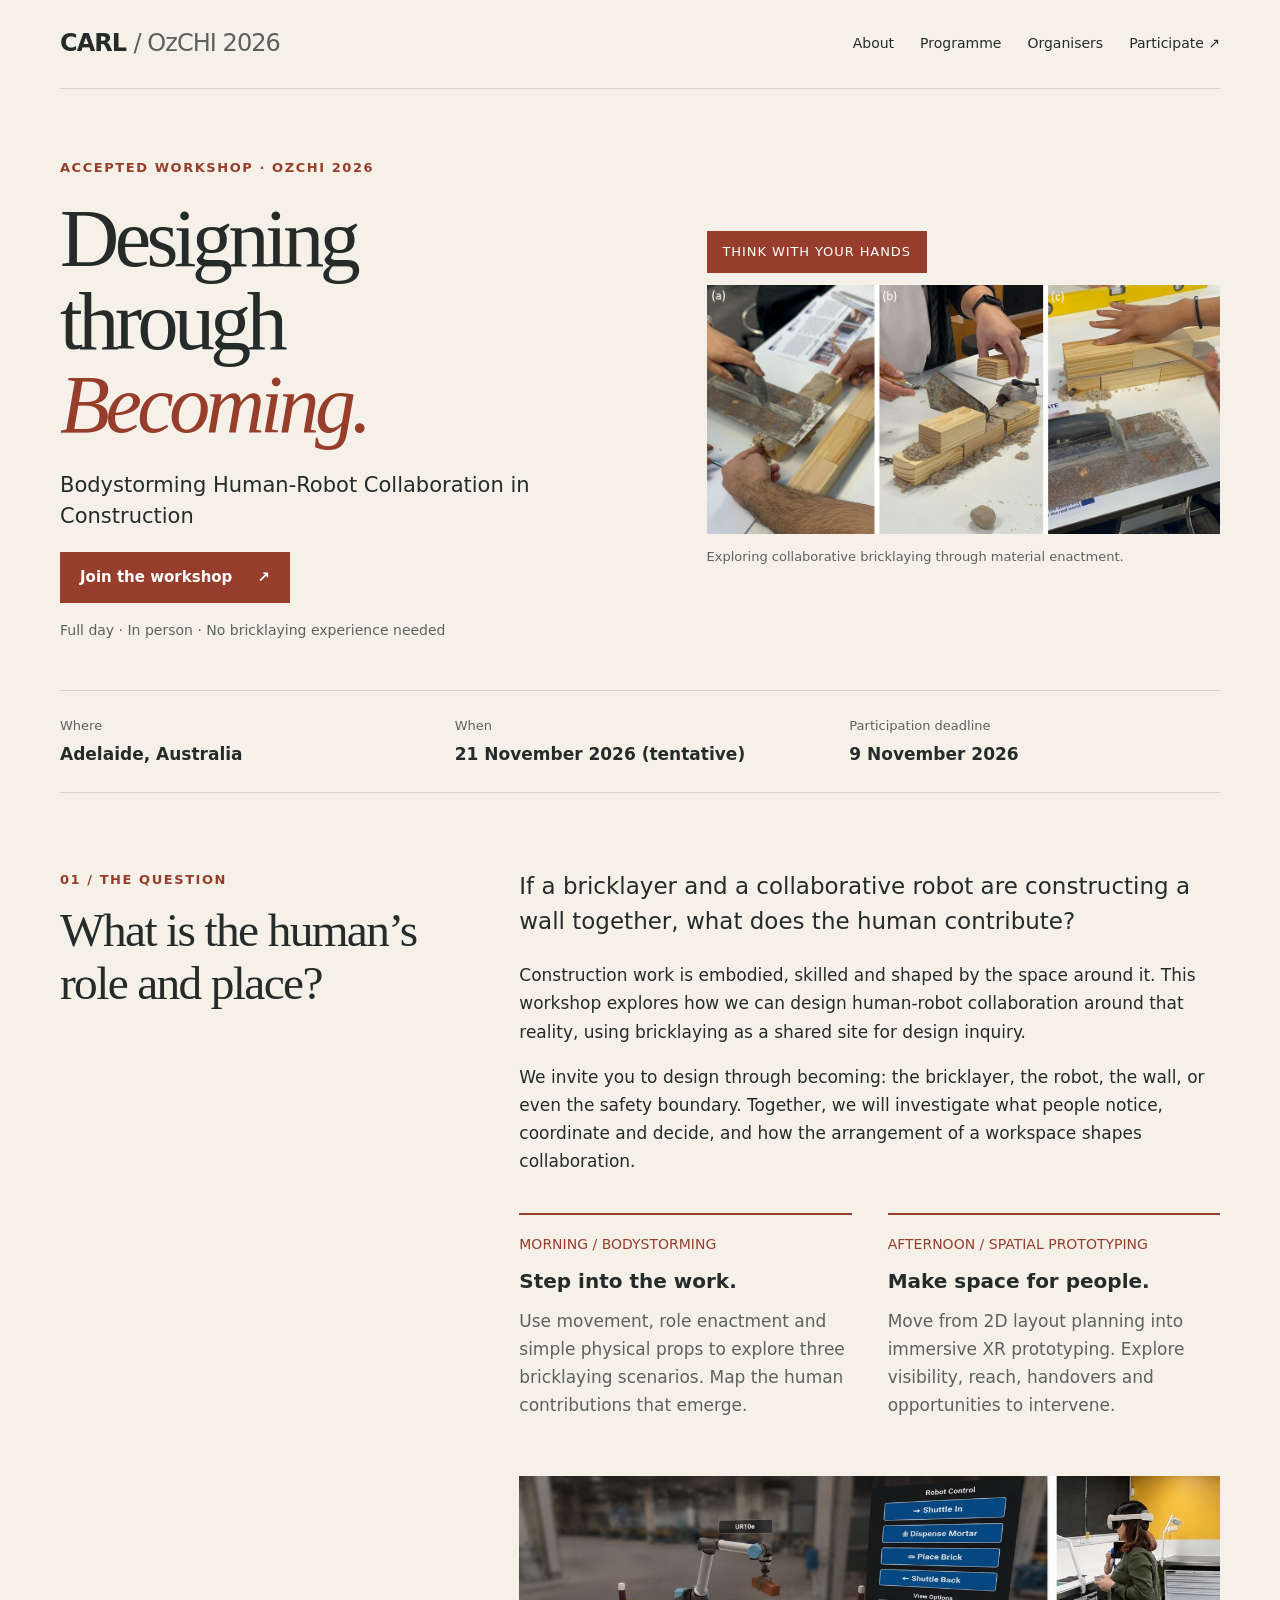
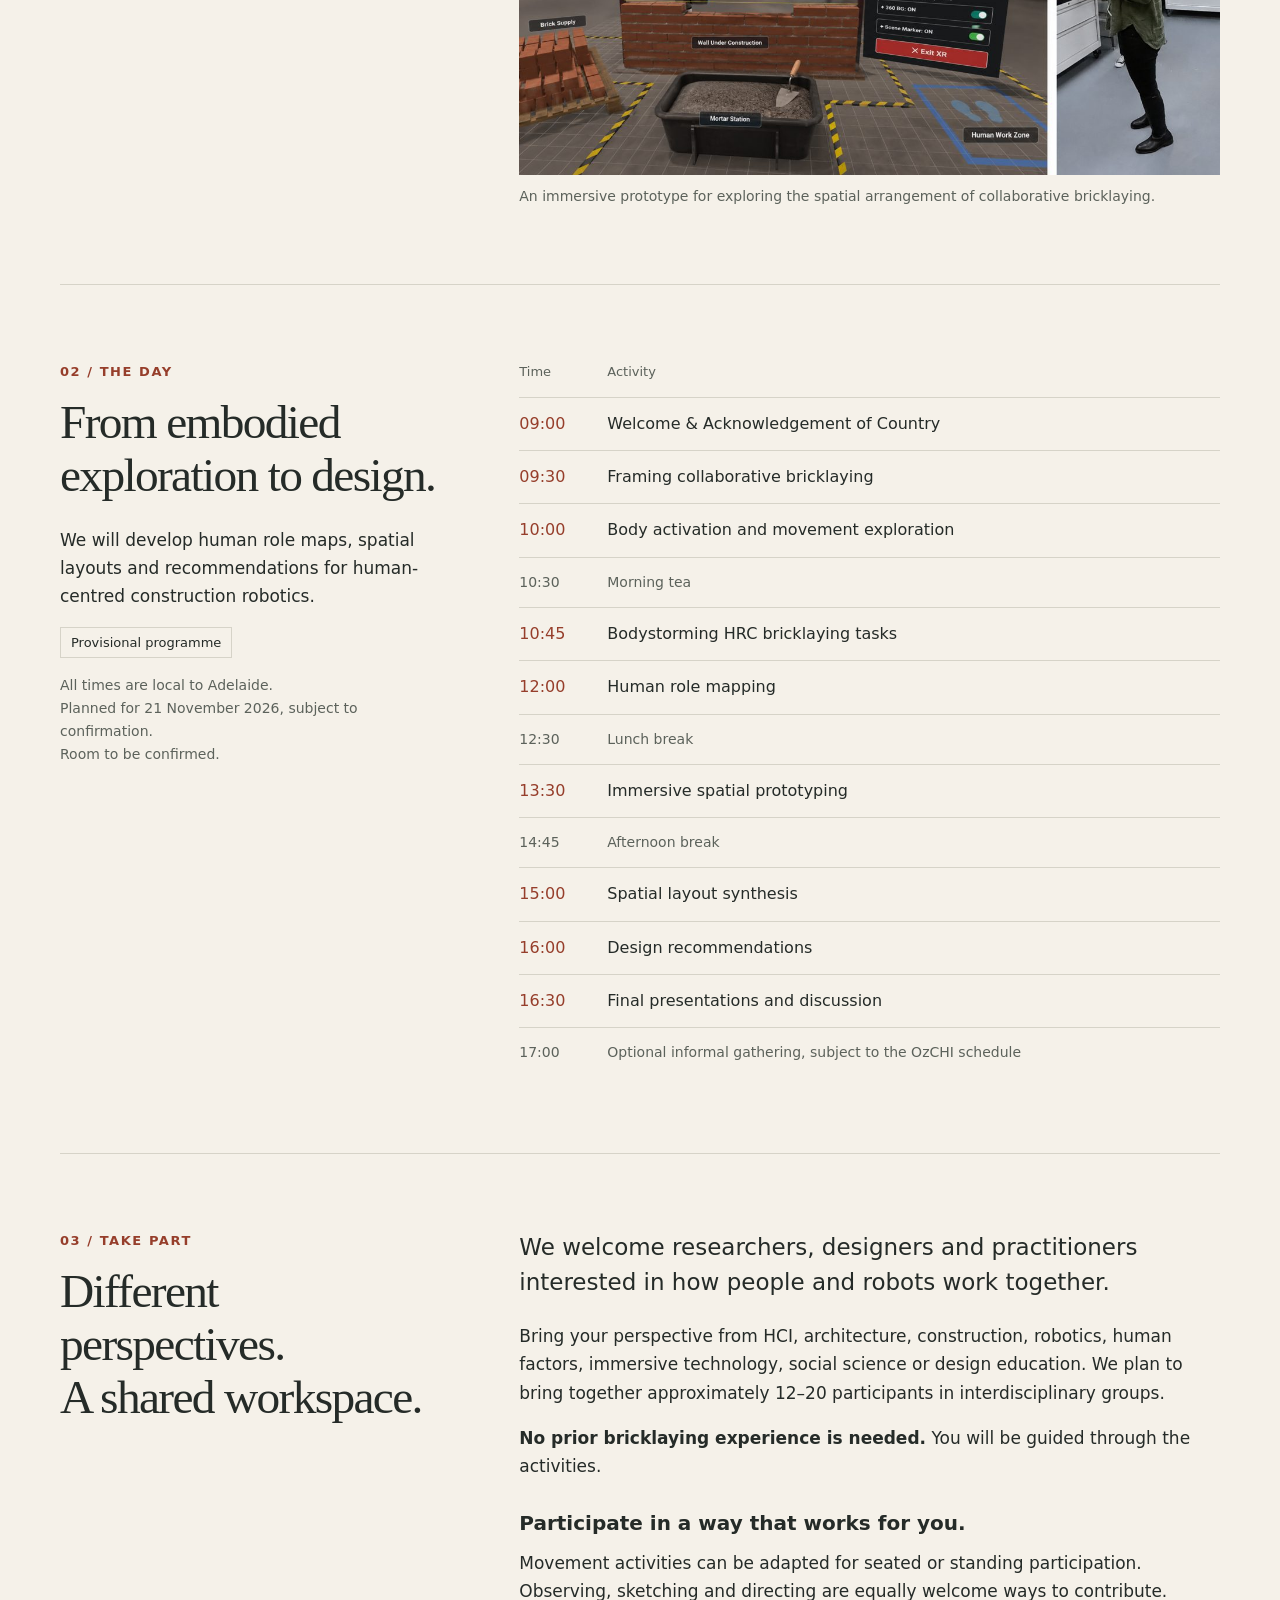
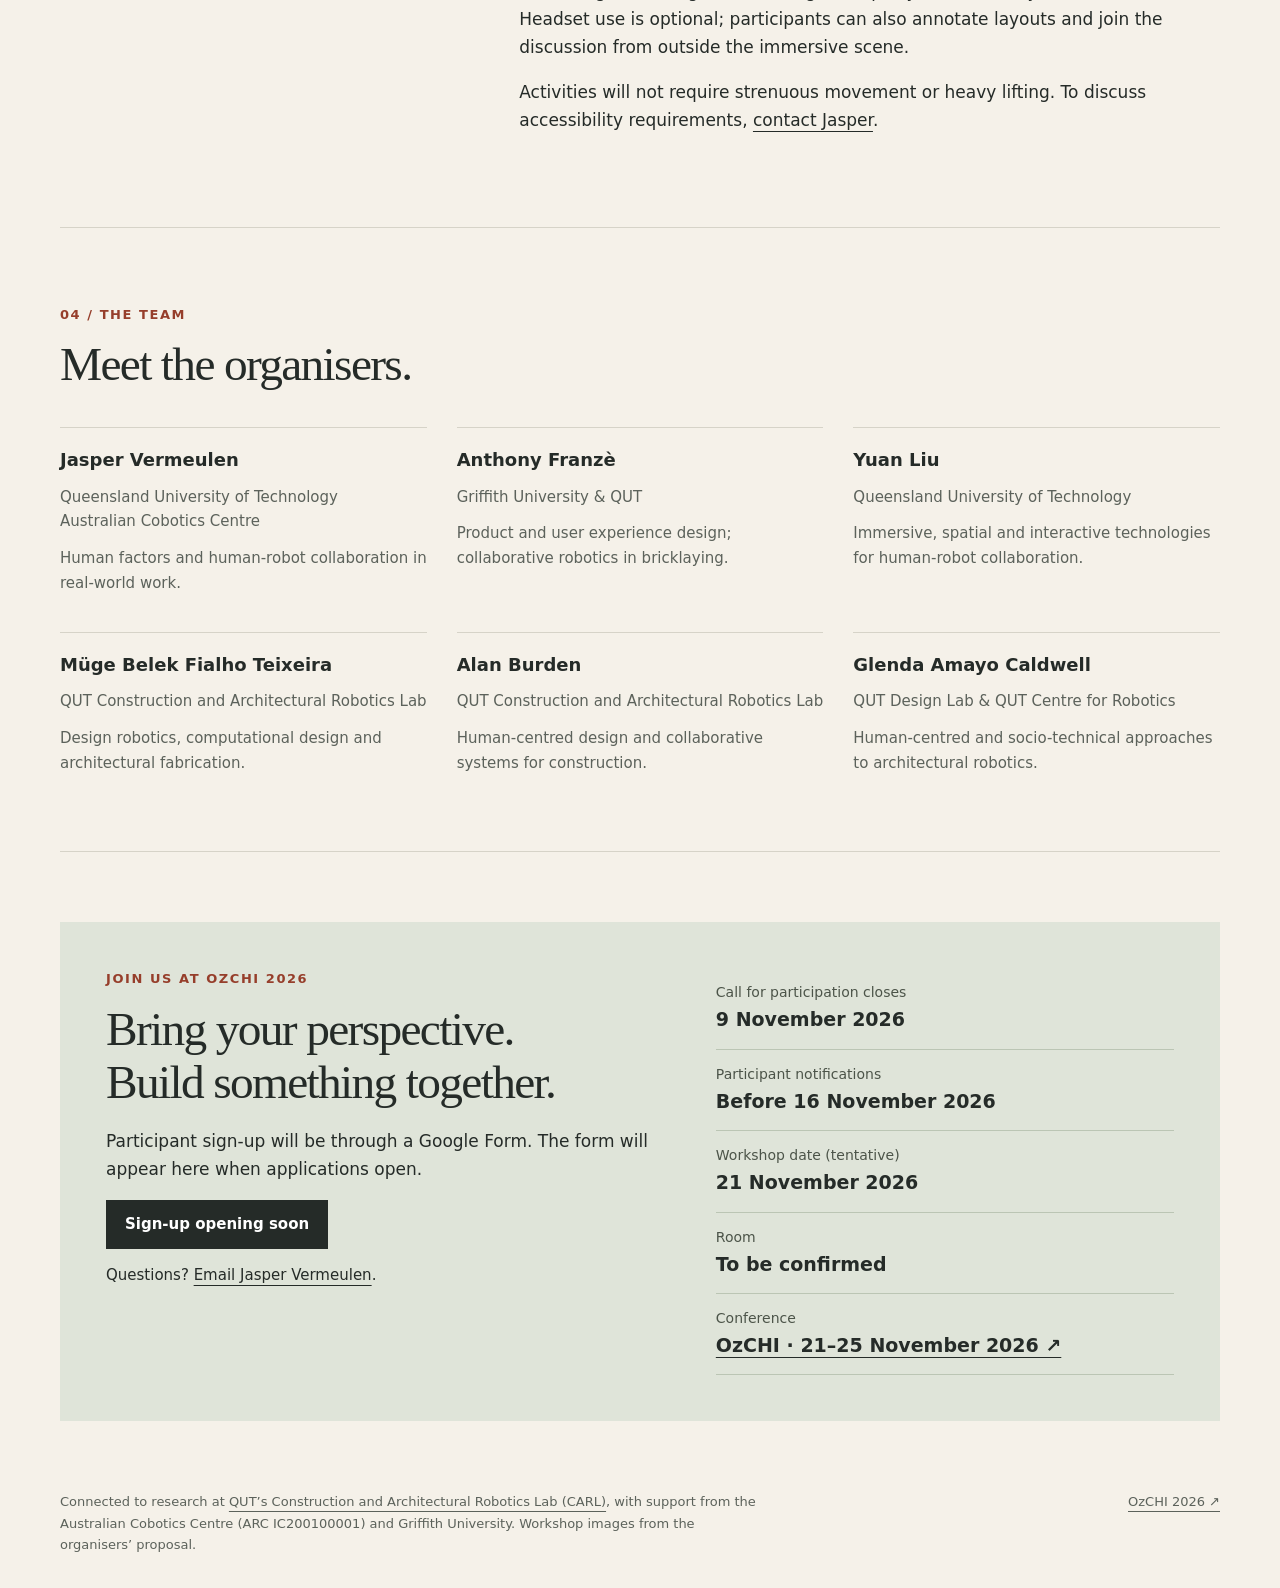
==== commit c161a632: "Add tentative workshop date of 21 November 2026" ====
--- a/ozchi-2026/index.html
+++ b/ozchi-2026/index.html
@@ -16,9 +16,9 @@
 <header class="top"><div class="brand"><a href="https://research.qut.edu.au/carl/" style="text-decoration:none">CARL</a> <span>/ OzCHI 2026</span></div><nav aria-label="Main navigation"><a href="#about">About</a><a href="#programme">Programme</a><a href="#organisers">Organisers</a><a href="#participate">Participate ↗</a></nav></header>
 <main id="main">
 <section class="hero" aria-labelledby="title"><div><div class="eyebrow">Accepted workshop · OzCHI 2026</div><h1 id="title">Designing<br>through<br><em>Becoming.</em></h1><p class="subtitle">Bodystorming Human-Robot Collaboration in Construction</p><a class="button" href="#participate">Join the workshop <span aria-hidden="true">↗</span></a><p class="small">Full day · In person · No bricklaying experience needed</p></div><figure><span class="image-label">THINK WITH YOUR HANDS</span><img src="[data-uri]" width="1200" height="582" alt="Hands arranging wooden bricks with kinetic sand and hand tools during a bricklaying enactment"><figcaption>Exploring collaborative bricklaying through material enactment.</figcaption></figure></section>
-<div class="facts"><div><span>Where</span><strong>Adelaide, Australia</strong></div><div><span>When</span><strong>OzCHI 2026 · Workshop date TBC</strong></div><div><span>Participation deadline</span><strong>9 November 2026</strong></div></div>
+<div class="facts"><div><span>Where</span><strong>Adelaide, Australia</strong></div><div><span>When</span><strong>21 November 2026 (tentative)</strong></div><div><span>Participation deadline</span><strong>9 November 2026</strong></div></div>
 <section class="section split" id="about"><div><p class="eyebrow">01 / The question</p><h2>What is the human’s role and place?</h2></div><div><p class="lead">If a bricklayer and a collaborative robot are constructing a wall together, what does the human contribute?</p><p>Construction work is embodied, skilled and shaped by the space around it. This workshop explores how we can design human-robot collaboration around that reality, using bricklaying as a shared site for design inquiry.</p><p>We invite you to design through becoming: the bricklayer, the robot, the wall, or even the safety boundary. Together, we will investigate what people notice, coordinate and decide, and how the arrangement of a workspace shapes collaboration.</p><div class="methods"><article class="method"><span class="number">MORNING / BODYSTORMING</span><h3>Step into the work.</h3><p>Use movement, role enactment and simple physical props to explore three bricklaying scenarios. Map the human contributions that emerge.</p></article><article class="method"><span class="number">AFTERNOON / SPATIAL PROTOTYPING</span><h3>Make space for people.</h3><p>Move from 2D layout planning into immersive XR prototyping. Explore visibility, reach, handovers and opportunities to intervene.</p></article></div><figure class="photo"><img class="wide-image" loading="lazy" src="[data-uri]" width="1200" height="512" alt="Immersive prototype showing a human-robot bricklaying workspace"><figcaption>An immersive prototype for exploring the spatial arrangement of collaborative bricklaying.</figcaption></figure></div></section>
-<section class="section split" id="programme"><div><p class="eyebrow">02 / The day</p><h2>From embodied exploration to design.</h2><p>We will develop human role maps, spatial layouts and recommendations for human-centred construction robotics.</p><span class="tag">Provisional programme</span><p class="small" style="margin-top:16px">All times are local to Adelaide.<br>Workshop date and room to be confirmed.</p></div><div><table class="schedule"><thead><tr><th scope="col">Time</th><th scope="col">Activity</th></tr></thead><tbody>
+<section class="section split" id="programme"><div><p class="eyebrow">02 / The day</p><h2>From embodied exploration to design.</h2><p>We will develop human role maps, spatial layouts and recommendations for human-centred construction robotics.</p><span class="tag">Provisional programme</span><p class="small" style="margin-top:16px">All times are local to Adelaide.<br>Planned for 21 November 2026, subject to confirmation.<br>Room to be confirmed.</p></div><div><table class="schedule"><thead><tr><th scope="col">Time</th><th scope="col">Activity</th></tr></thead><tbody>
 <tr><td>09:00</td><td>Welcome &amp; Acknowledgement of Country</td></tr><tr><td>09:30</td><td>Framing collaborative bricklaying</td></tr><tr><td>10:00</td><td>Body activation and movement exploration</td></tr><tr class="break"><td>10:30</td><td>Morning tea</td></tr><tr><td>10:45</td><td>Bodystorming HRC bricklaying tasks</td></tr><tr><td>12:00</td><td>Human role mapping</td></tr><tr class="break"><td>12:30</td><td>Lunch break</td></tr><tr><td>13:30</td><td>Immersive spatial prototyping</td></tr><tr class="break"><td>14:45</td><td>Afternoon break</td></tr><tr><td>15:00</td><td>Spatial layout synthesis</td></tr><tr><td>16:00</td><td>Design recommendations</td></tr><tr><td>16:30</td><td>Final presentations and discussion</td></tr><tr class="break"><td>17:00</td><td>Optional informal gathering, subject to the OzCHI schedule</td></tr>
 </tbody></table></div></section>
 <section class="section split" id="who"><div><p class="eyebrow">03 / Take part</p><h2>Different perspectives.<br>A shared workspace.</h2></div><div><p class="lead">We welcome researchers, designers and practitioners interested in how people and robots work together.</p><p>Bring your perspective from HCI, architecture, construction, robotics, human factors, immersive technology, social science or design education. We plan to bring together approximately 12–20 participants in interdisciplinary groups.</p><p><strong>No prior bricklaying experience is needed.</strong> You will be guided through the activities.</p><h3 style="margin-top:30px">Participate in a way that works for you.</h3><p>Movement activities can be adapted for seated or standing participation. Observing, sketching and directing are equally welcome ways to contribute. Headset use is optional; participants can also annotate layouts and join the discussion from outside the immersive scene.</p><p>Activities will not require strenuous movement or heavy lifting. To discuss accessibility requirements, <a href="mailto:j.vermeulen@qut.edu.au">contact Jasper</a>.</p></div></section>
@@ -30,7 +30,7 @@
 <article class="person"><h3>Alan Burden</h3><p>QUT Construction and Architectural Robotics Lab</p><p style="margin-top:12px">Human-centred design and collaborative systems for construction.</p></article>
 <article class="person"><h3>Glenda Amayo Caldwell</h3><p>QUT Design Lab &amp; QUT Centre for Robotics</p><p style="margin-top:12px">Human-centred and socio-technical approaches to architectural robotics.</p></article>
 </div></section>
-<section class="register" id="participate" aria-labelledby="join-title"><div><p class="eyebrow">Join us at OzCHI 2026</p><h2 id="join-title">Bring your perspective.<br>Build something together.</h2><p>Participant sign-up will be through a Google Form. The form will appear here when applications open.</p><div id="signup-action"><span class="status">Sign-up opening soon</span></div><p class="registration-copy" id="signup-note">Questions? <a href="mailto:j.vermeulen@qut.edu.au">Email Jasper Vermeulen</a>.</p></div><dl class="dates"><div><dt>Call for participation closes</dt><dd>9 November 2026</dd></div><div><dt>Participant notifications</dt><dd>Before 16 November 2026</dd></div><div><dt>Workshop date &amp; room</dt><dd>To be confirmed</dd></div><div><dt>Conference</dt><dd><a href="https://www.ozchi.org/2026/">OzCHI · 21–25 November 2026 ↗</a></dd></div></dl></section>
+<section class="register" id="participate" aria-labelledby="join-title"><div><p class="eyebrow">Join us at OzCHI 2026</p><h2 id="join-title">Bring your perspective.<br>Build something together.</h2><p>Participant sign-up will be through a Google Form. The form will appear here when applications open.</p><div id="signup-action"><span class="status">Sign-up opening soon</span></div><p class="registration-copy" id="signup-note">Questions? <a href="mailto:j.vermeulen@qut.edu.au">Email Jasper Vermeulen</a>.</p></div><dl class="dates"><div><dt>Call for participation closes</dt><dd>9 November 2026</dd></div><div><dt>Participant notifications</dt><dd>Before 16 November 2026</dd></div><div><dt>Workshop date (tentative)</dt><dd>21 November 2026</dd></div><div><dt>Room</dt><dd>To be confirmed</dd></div><div><dt>Conference</dt><dd><a href="https://www.ozchi.org/2026/">OzCHI · 21–25 November 2026 ↗</a></dd></div></dl></section>
 </main><footer><p>Connected to research at <a href="https://research.qut.edu.au/carl/">QUT’s Construction and Architectural Robotics Lab (CARL)</a>, with support from the Australian Cobotics Centre (ARC IC200100001) and Griffith University. Workshop images from the organisers’ proposal.</p><a href="https://www.ozchi.org/2026/">OzCHI 2026 ↗</a></footer>
 </div>
 <script>
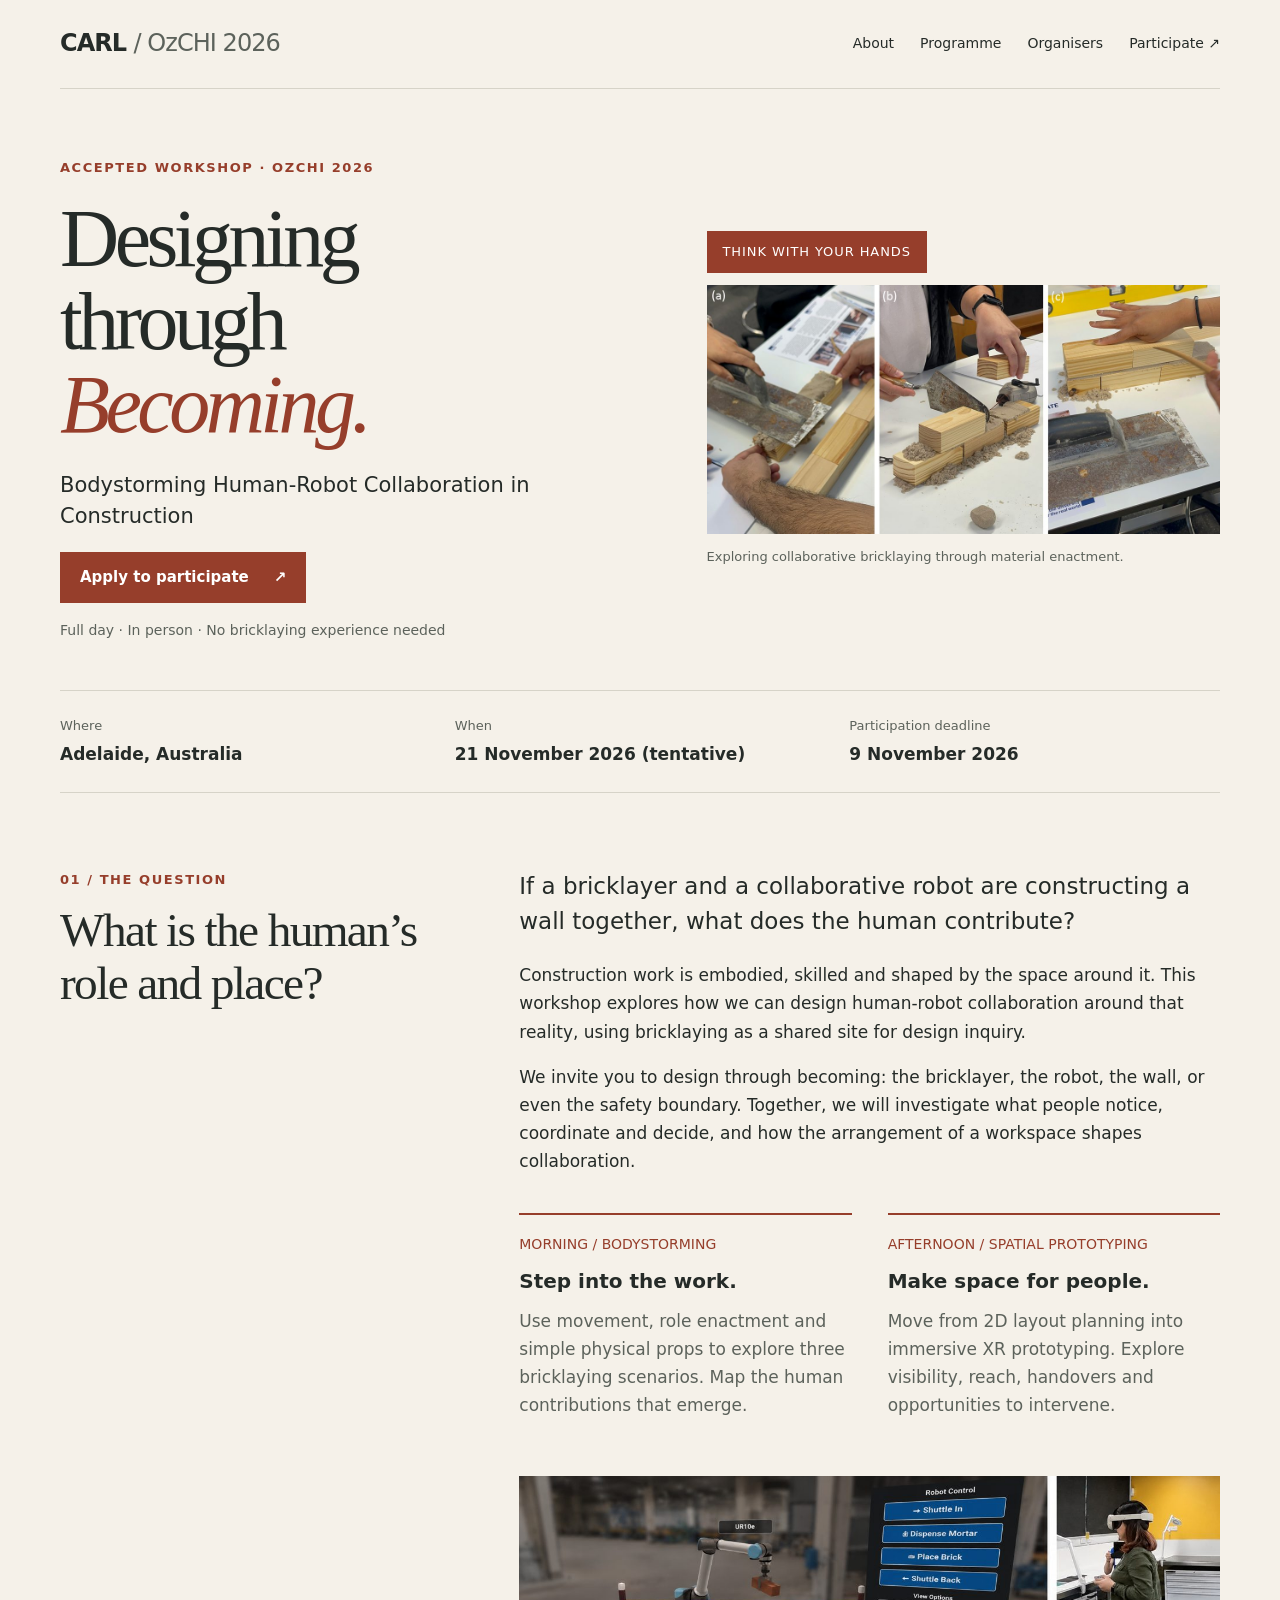
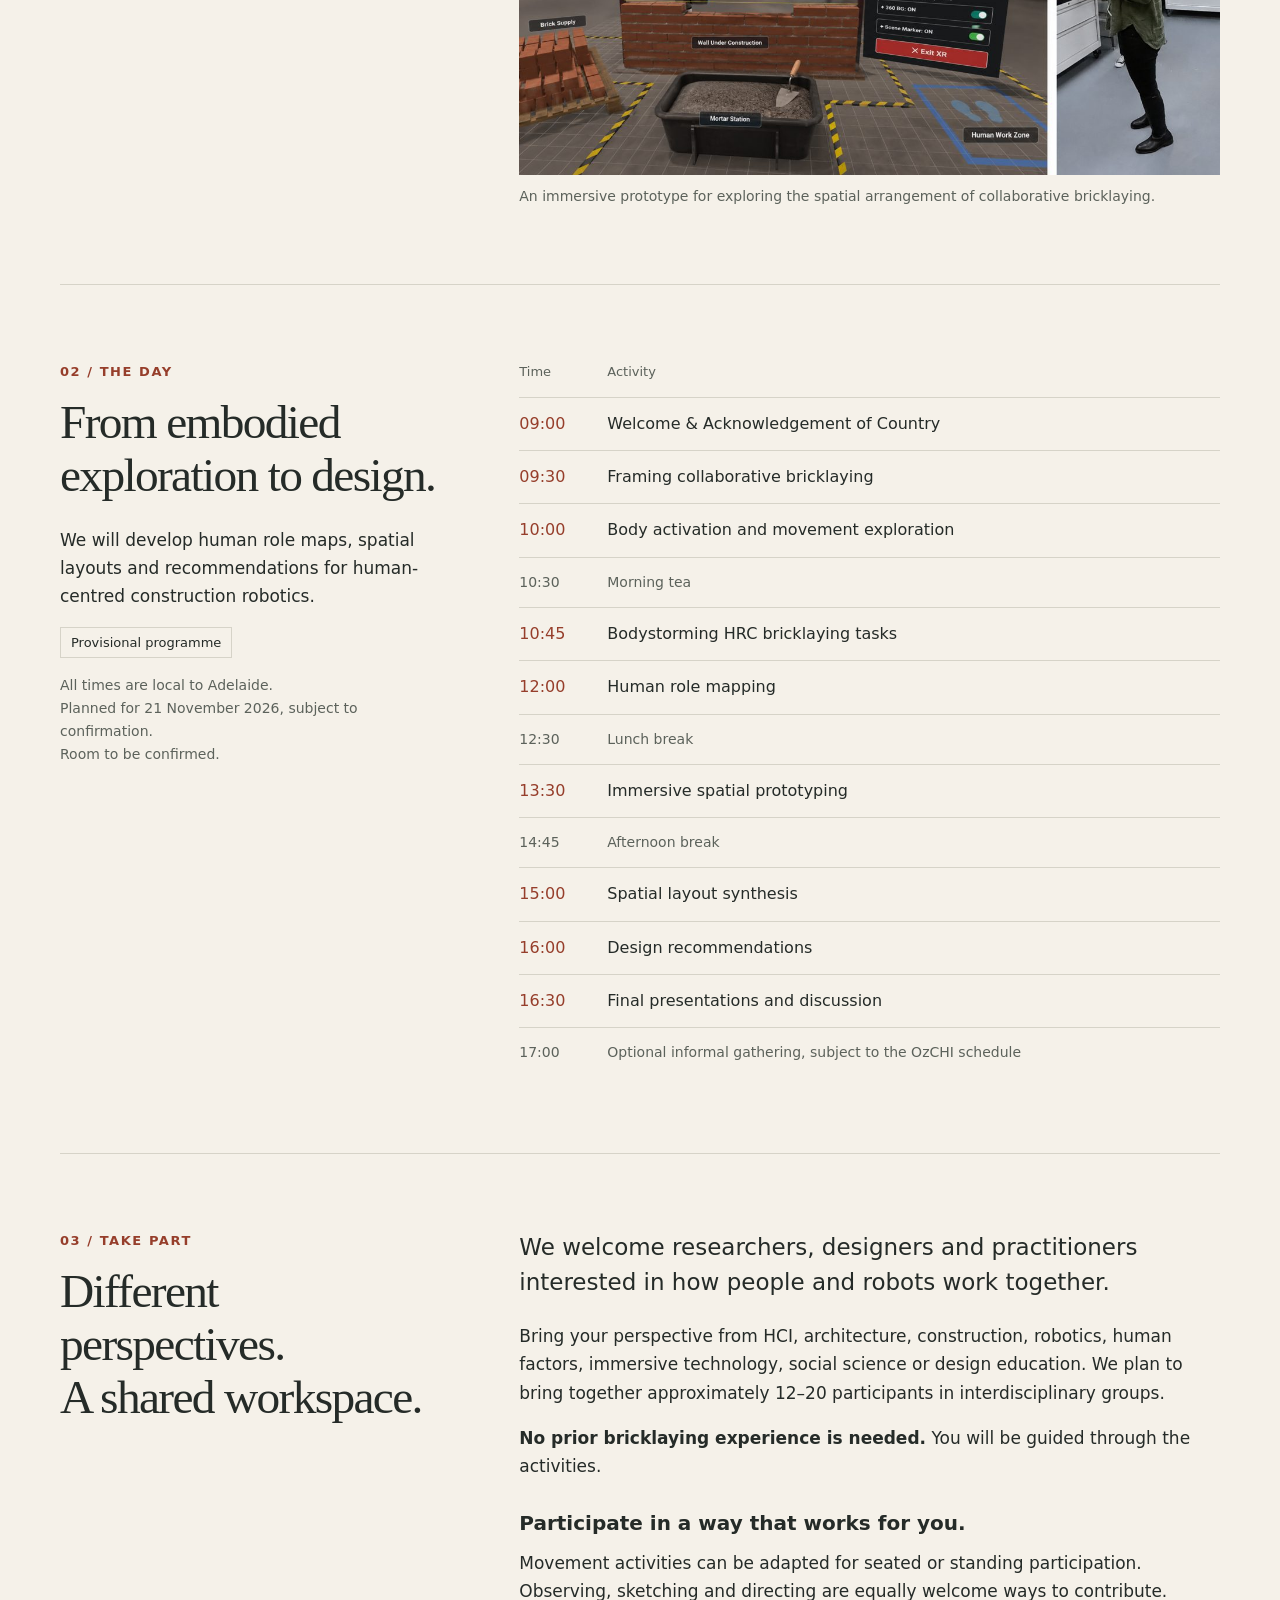
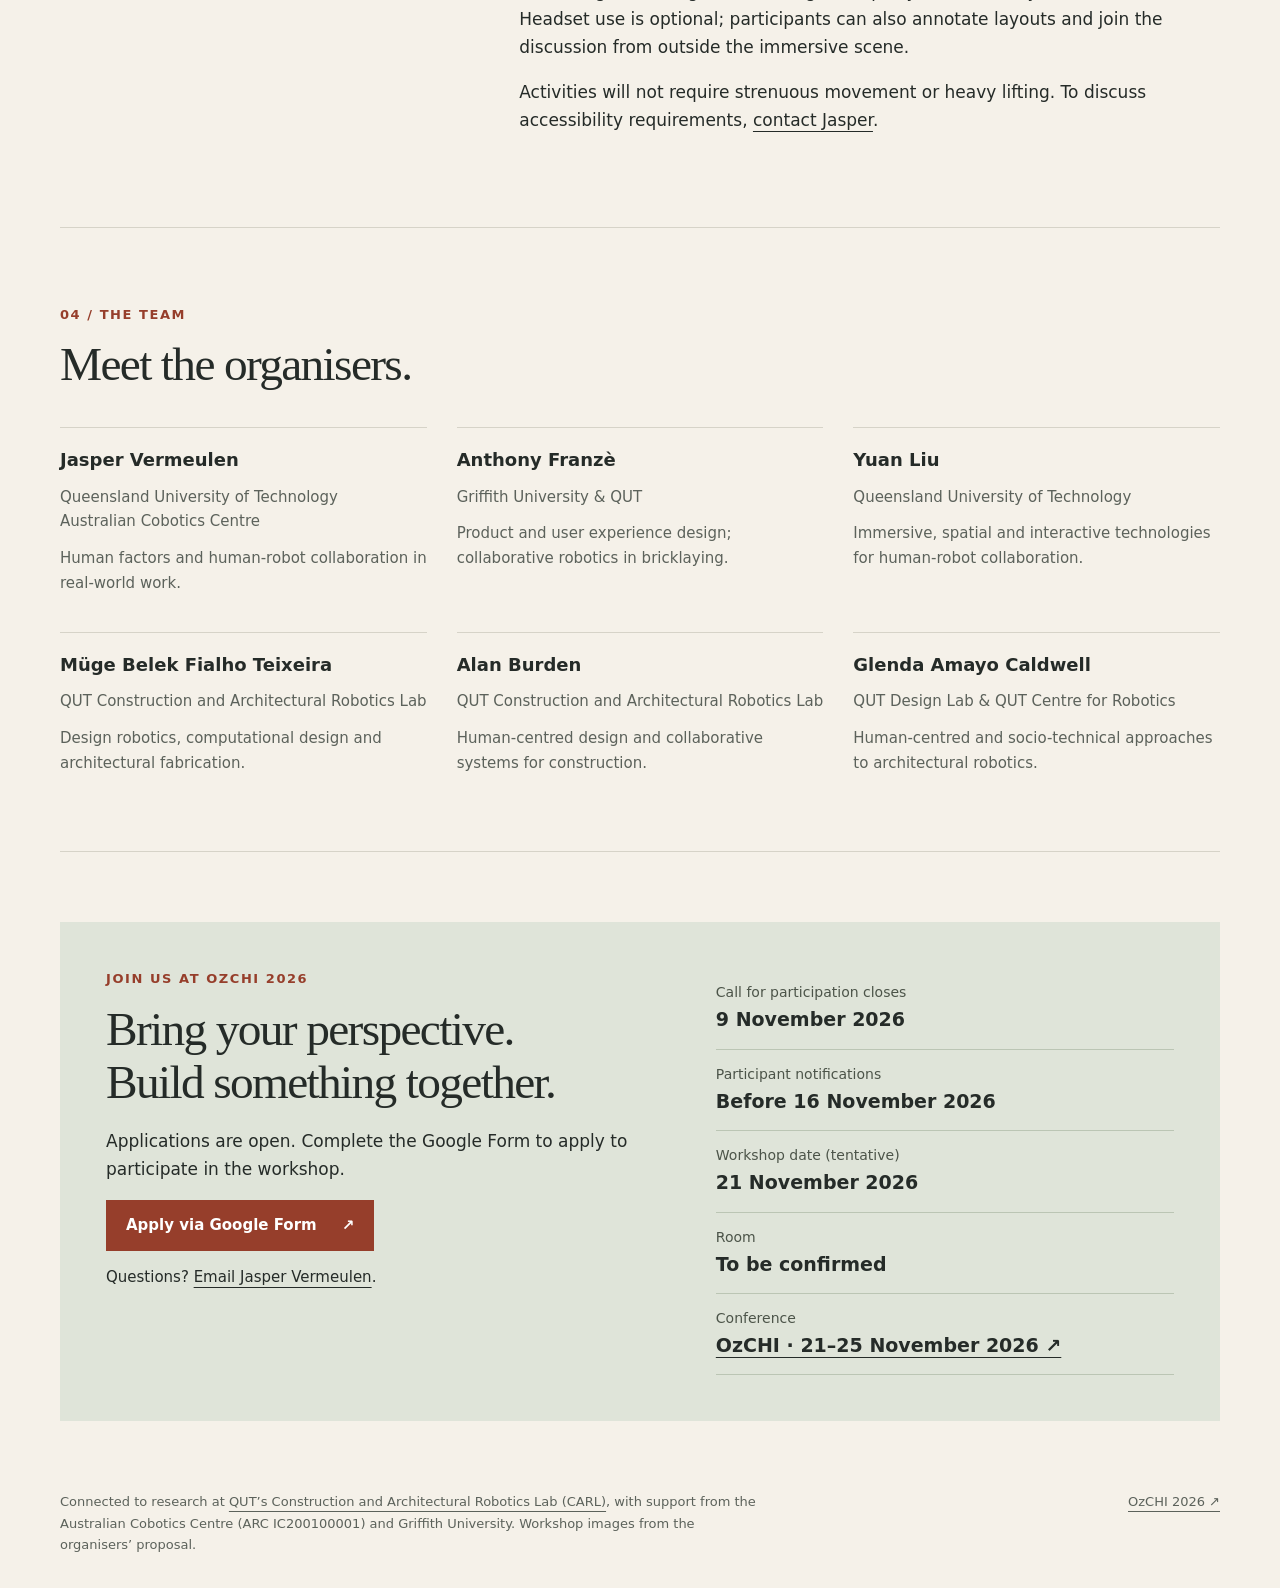
==== commit 34a80b04: "Open workshop applications and link Google Form" ====
--- a/ozchi-2026/index.html
+++ b/ozchi-2026/index.html
@@ -15,7 +15,7 @@
 <div class="wrap">
 <header class="top"><div class="brand"><a href="https://research.qut.edu.au/carl/" style="text-decoration:none">CARL</a> <span>/ OzCHI 2026</span></div><nav aria-label="Main navigation"><a href="#about">About</a><a href="#programme">Programme</a><a href="#organisers">Organisers</a><a href="#participate">Participate ↗</a></nav></header>
 <main id="main">
-<section class="hero" aria-labelledby="title"><div><div class="eyebrow">Accepted workshop · OzCHI 2026</div><h1 id="title">Designing<br>through<br><em>Becoming.</em></h1><p class="subtitle">Bodystorming Human-Robot Collaboration in Construction</p><a class="button" href="#participate">Join the workshop <span aria-hidden="true">↗</span></a><p class="small">Full day · In person · No bricklaying experience needed</p></div><figure><span class="image-label">THINK WITH YOUR HANDS</span><img src="[data-uri]" width="1200" height="582" alt="Hands arranging wooden bricks with kinetic sand and hand tools during a bricklaying enactment"><figcaption>Exploring collaborative bricklaying through material enactment.</figcaption></figure></section>
+<section class="hero" aria-labelledby="title"><div><div class="eyebrow">Accepted workshop · OzCHI 2026</div><h1 id="title">Designing<br>through<br><em>Becoming.</em></h1><p class="subtitle">Bodystorming Human-Robot Collaboration in Construction</p><a class="button" href="https://forms.gle/bjhLhkR7MwGhqY9p6">Apply to participate <span aria-hidden="true">↗</span></a><p class="small">Full day · In person · No bricklaying experience needed</p></div><figure><span class="image-label">THINK WITH YOUR HANDS</span><img src="[data-uri]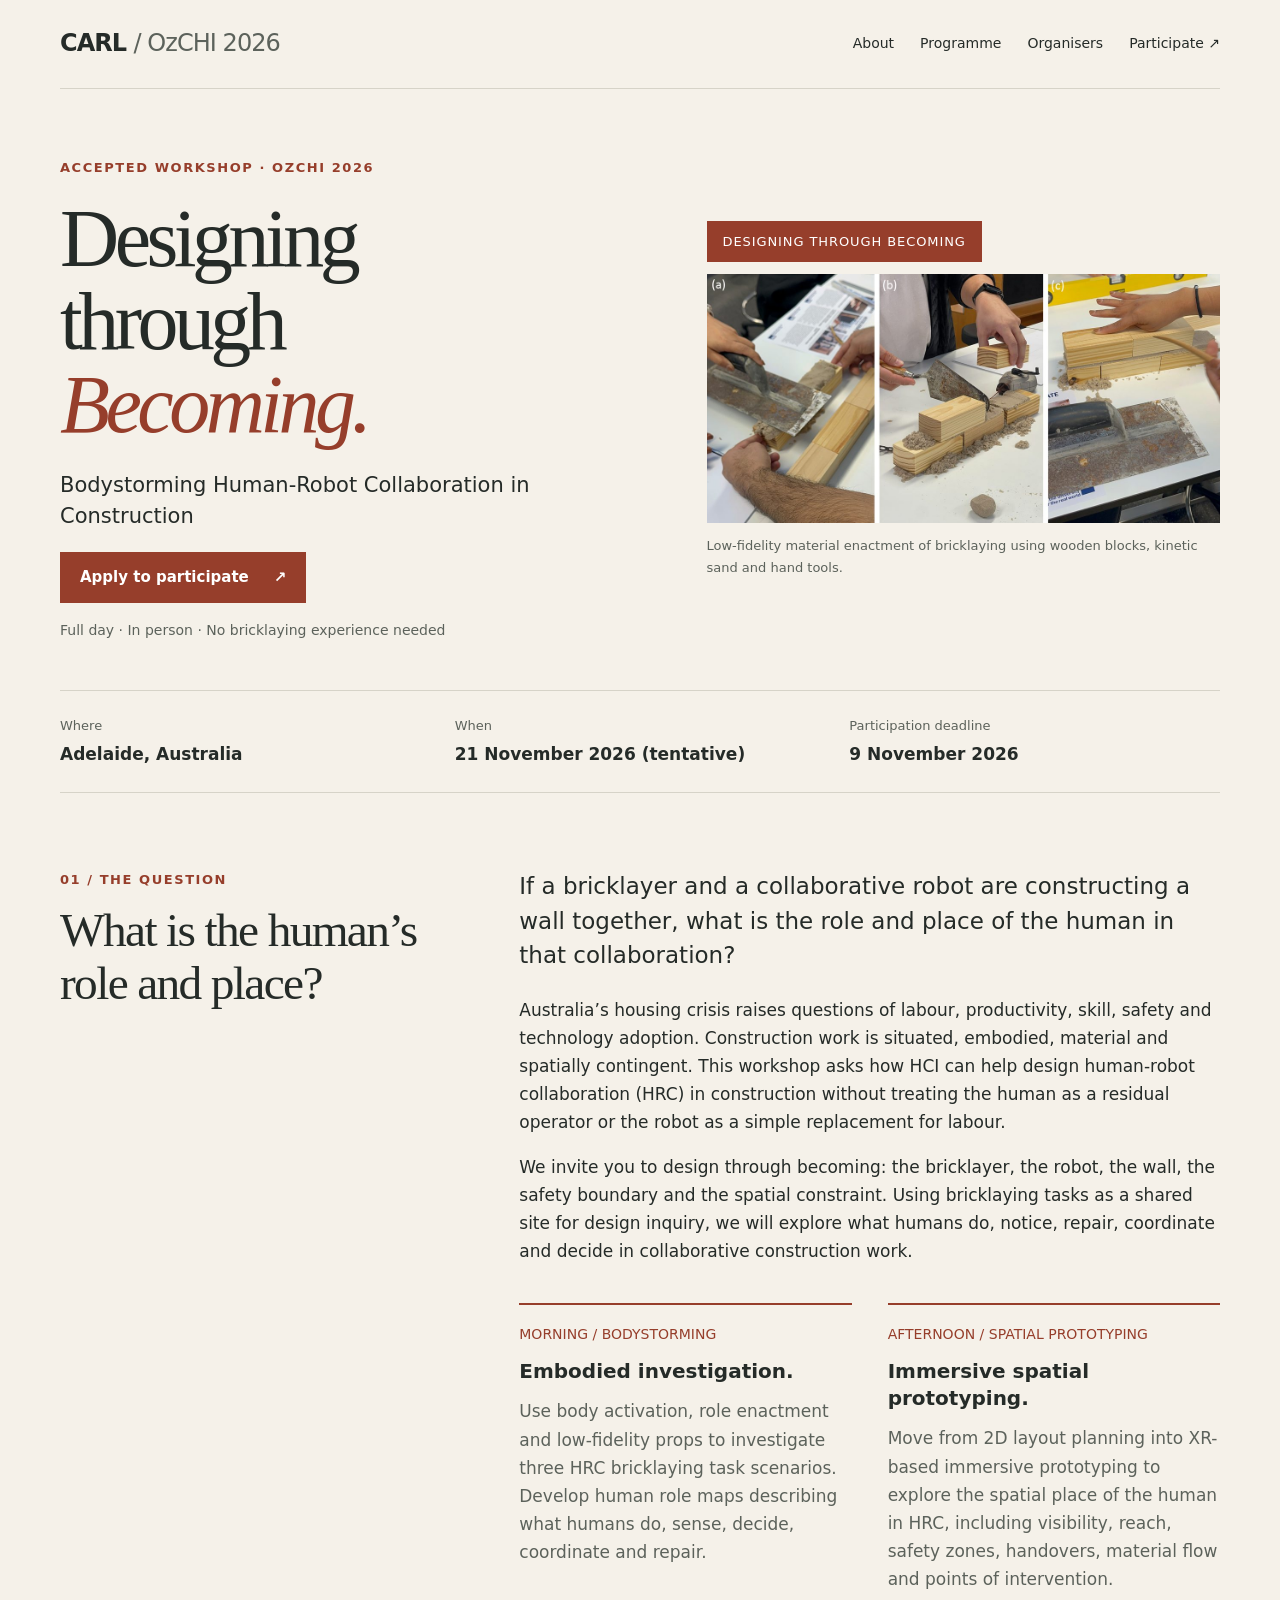
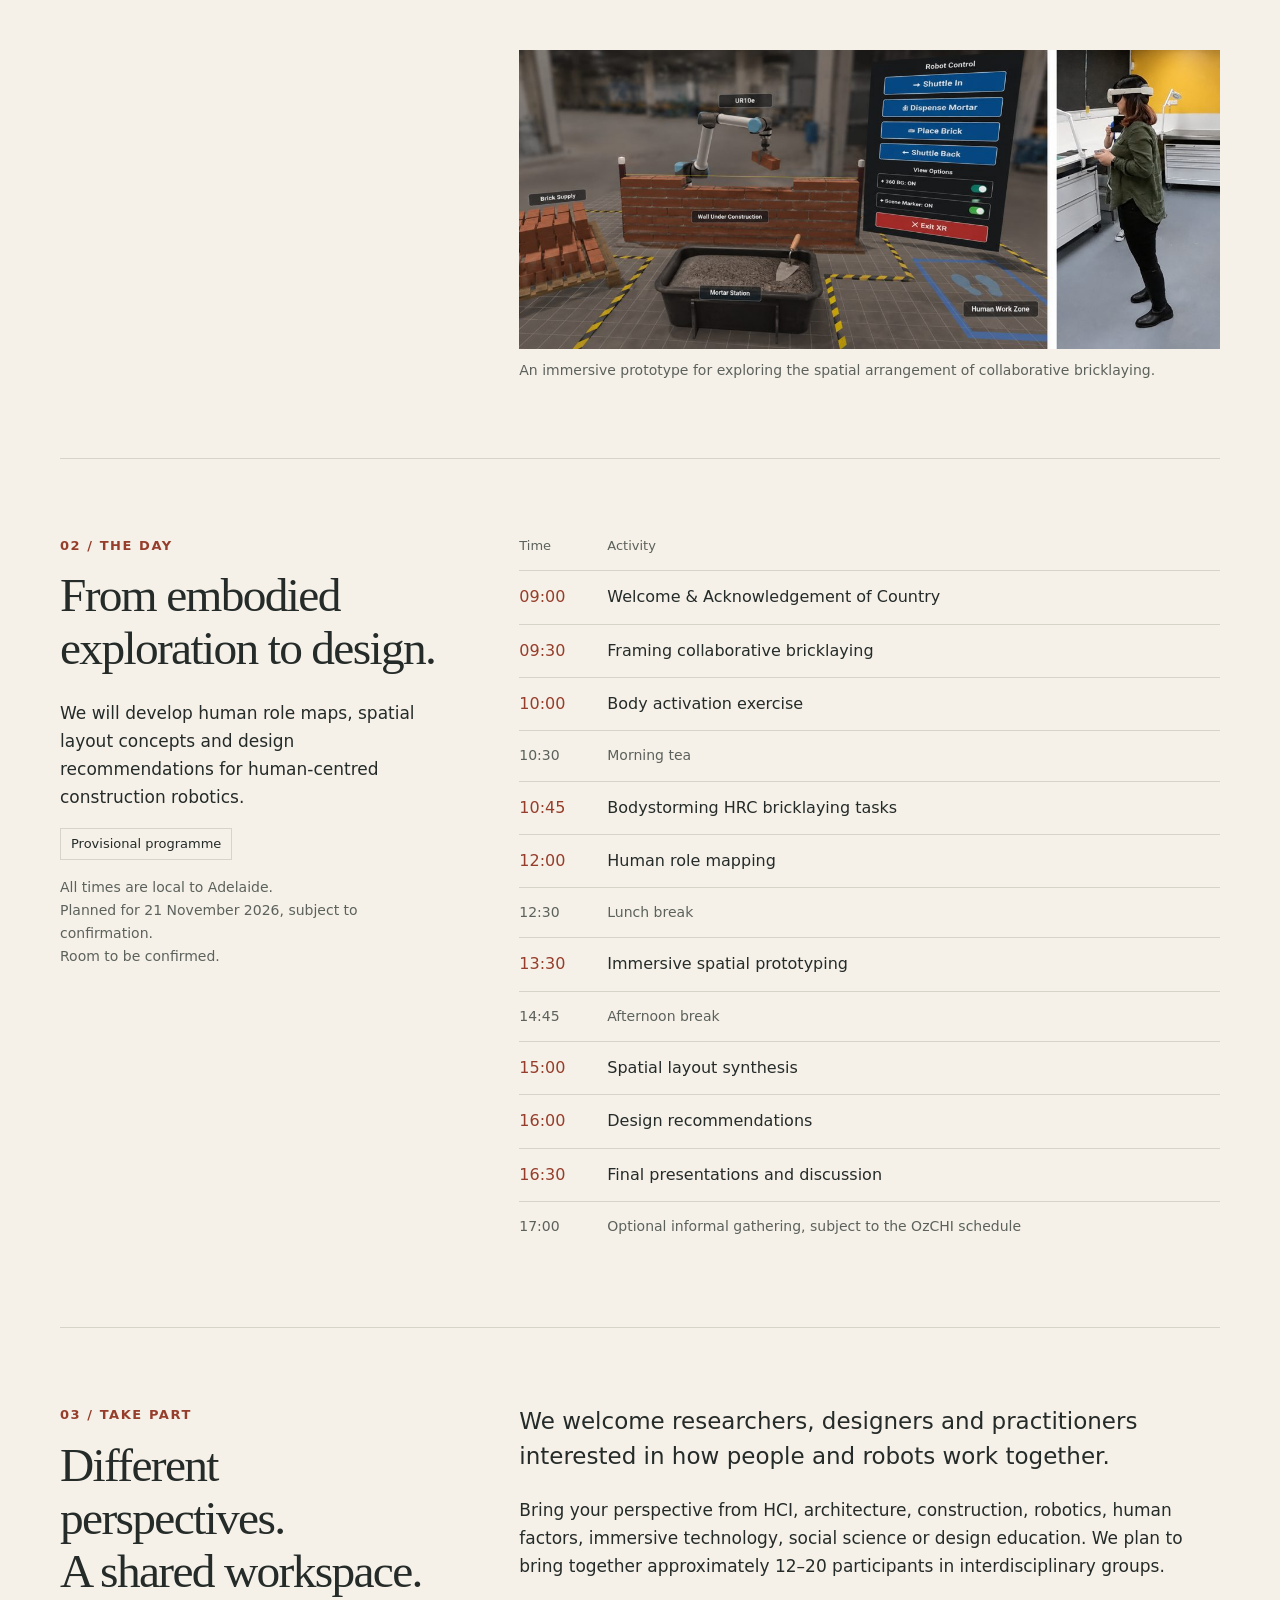
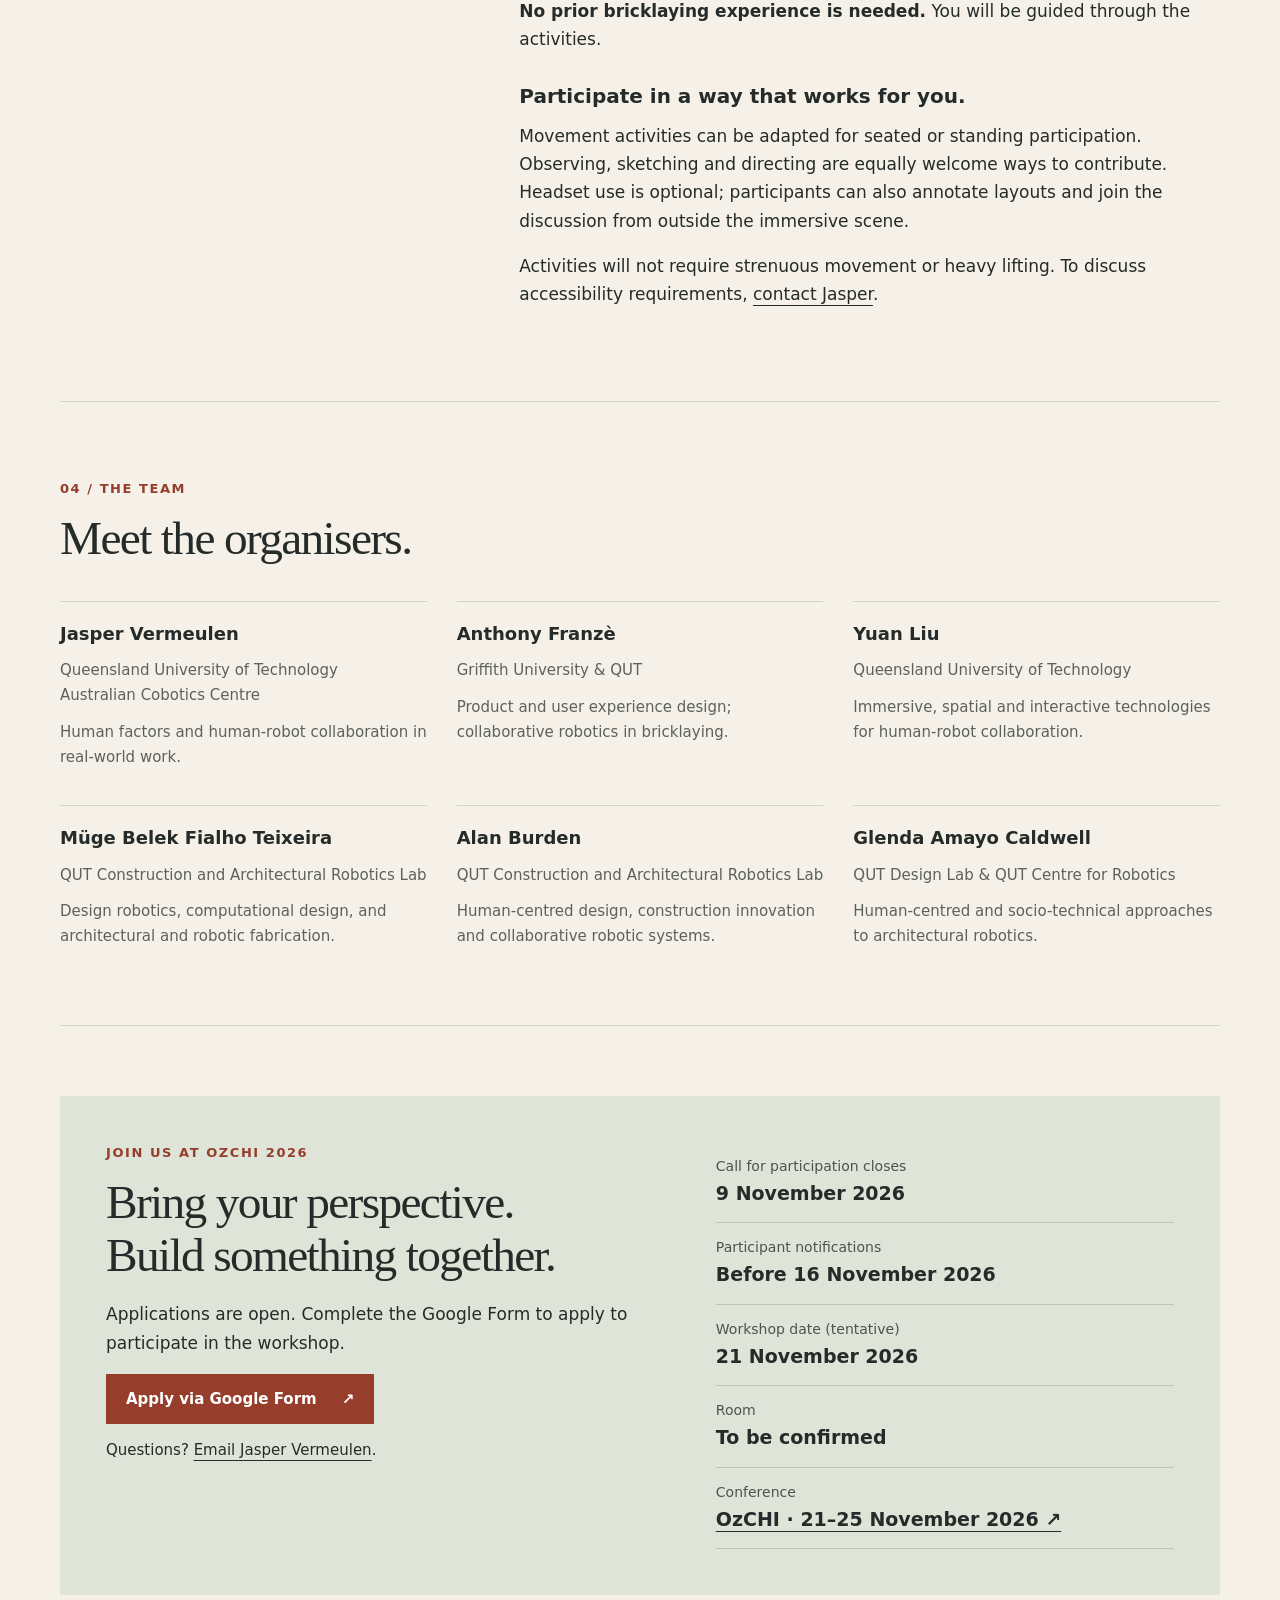
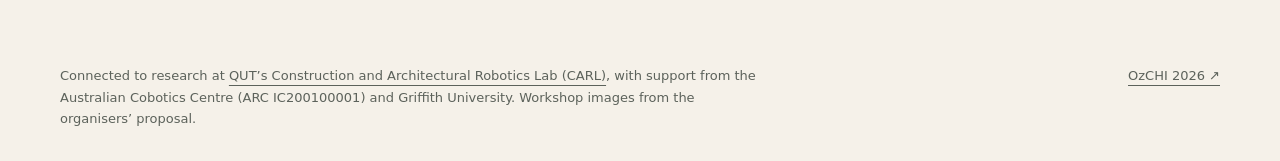
==== commit 9dbe5b70: "Align workshop wording with accepted proposal" ====
--- a/ozchi-2026/index.html
+++ b/ozchi-2026/index.html
@@ -15,19 +15,19 @@
 <div class="wrap">
 <header class="top"><div class="brand"><a href="https://research.qut.edu.au/carl/" style="text-decoration:none">CARL</a> <span>/ OzCHI 2026</span></div><nav aria-label="Main navigation"><a href="#about">About</a><a href="#programme">Programme</a><a href="#organisers">Organisers</a><a href="#participate">Participate ↗</a></nav></header>
 <main id="main">
-<section class="hero" aria-labelledby="title"><div><div class="eyebrow">Accepted workshop · OzCHI 2026</div><h1 id="title">Designing<br>through<br><em>Becoming.</em></h1><p class="subtitle">Bodystorming Human-Robot Collaboration in Construction</p><a class="button" href="https://forms.gle/bjhLhkR7MwGhqY9p6">Apply to participate <span aria-hidden="true">↗</span></a><p class="small">Full day · In person · No bricklaying experience needed</p></div><figure><span class="image-label">THINK WITH YOUR HANDS</span><img src="[data-uri]" width="1200" height="582" alt="Hands arranging wooden bricks with kinetic sand and hand tools during a bricklaying enactment"><figcaption>Exploring collaborative bricklaying through material enactment.</figcaption></figure></section>
+<section class="hero" aria-labelledby="title"><div><div class="eyebrow">Accepted workshop · OzCHI 2026</div><h1 id="title">Designing<br>through<br><em>Becoming.</em></h1><p class="subtitle">Bodystorming Human-Robot Collaboration in Construction</p><a class="button" href="https://forms.gle/bjhLhkR7MwGhqY9p6">Apply to participate <span aria-hidden="true">↗</span></a><p class="small">Full day · In person · No bricklaying experience needed</p></div><figure><span class="image-label">DESIGNING THROUGH BECOMING</span><img src="[data-uri]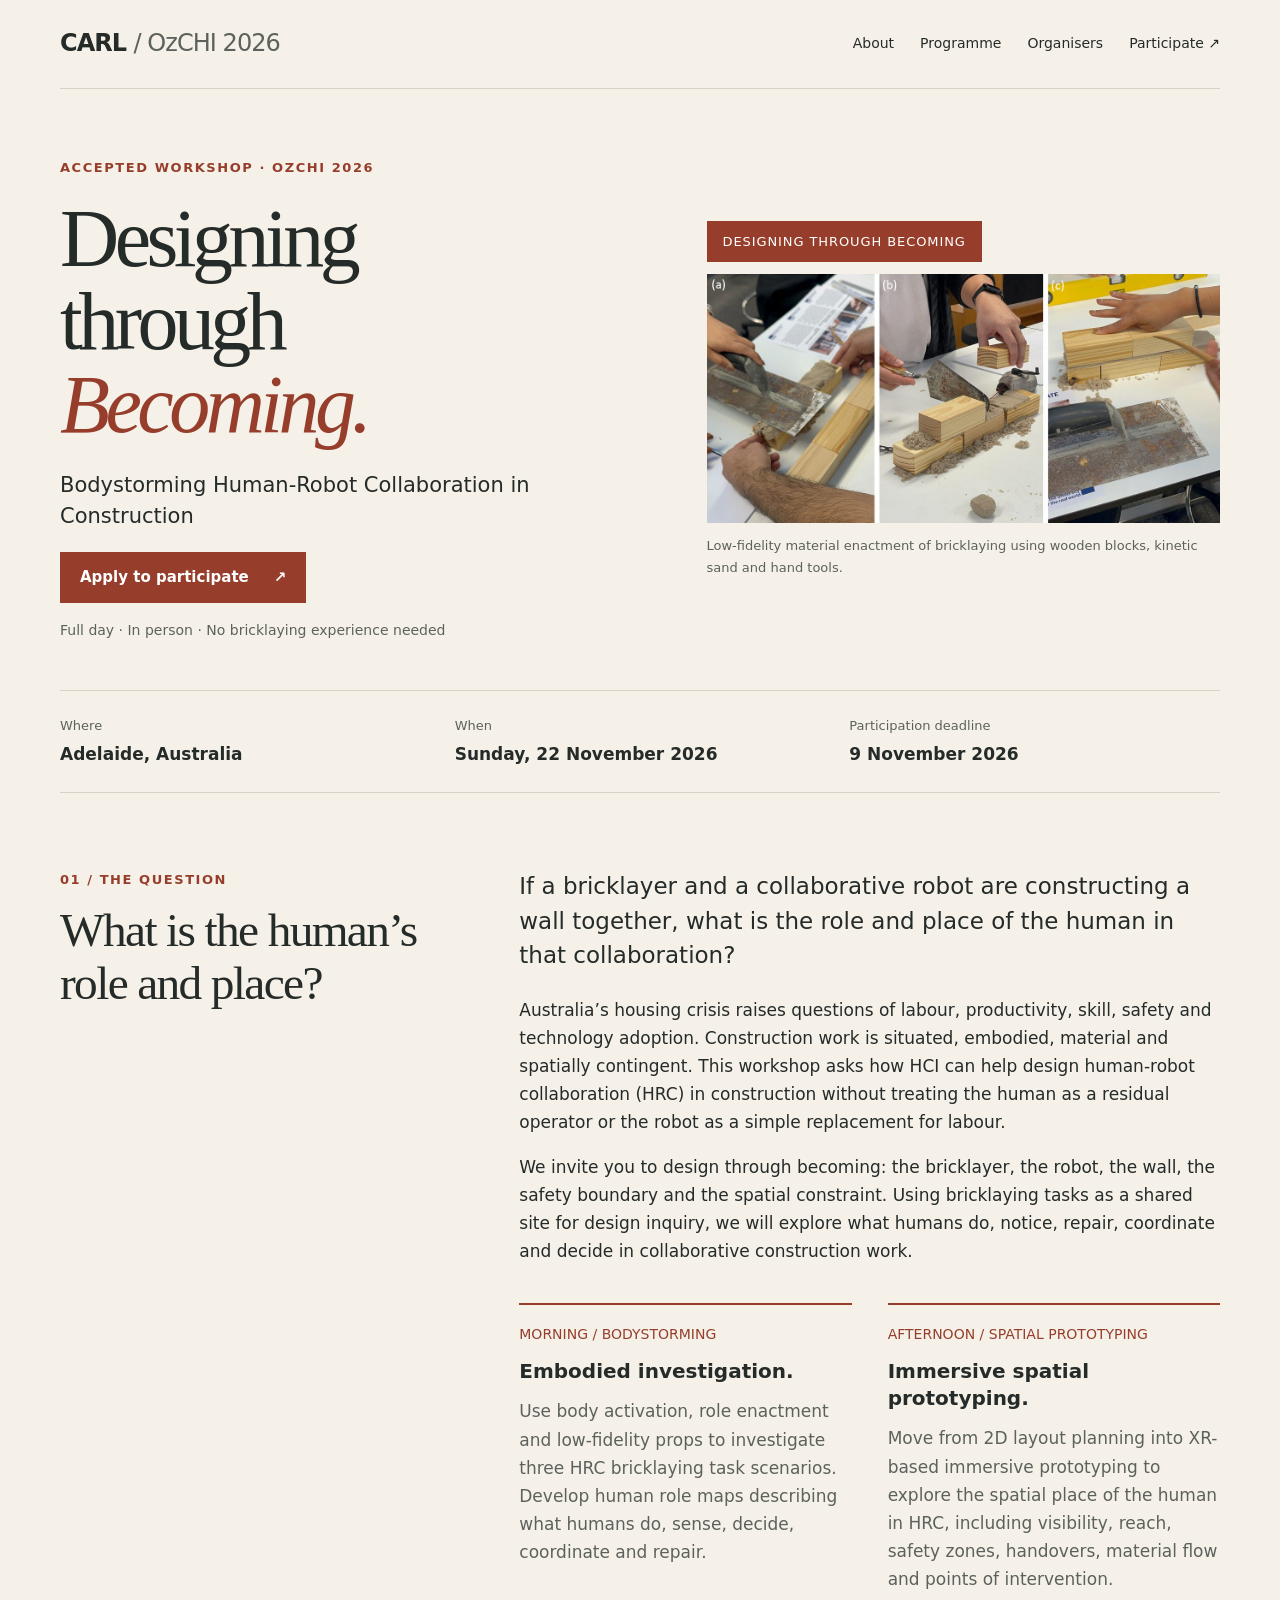
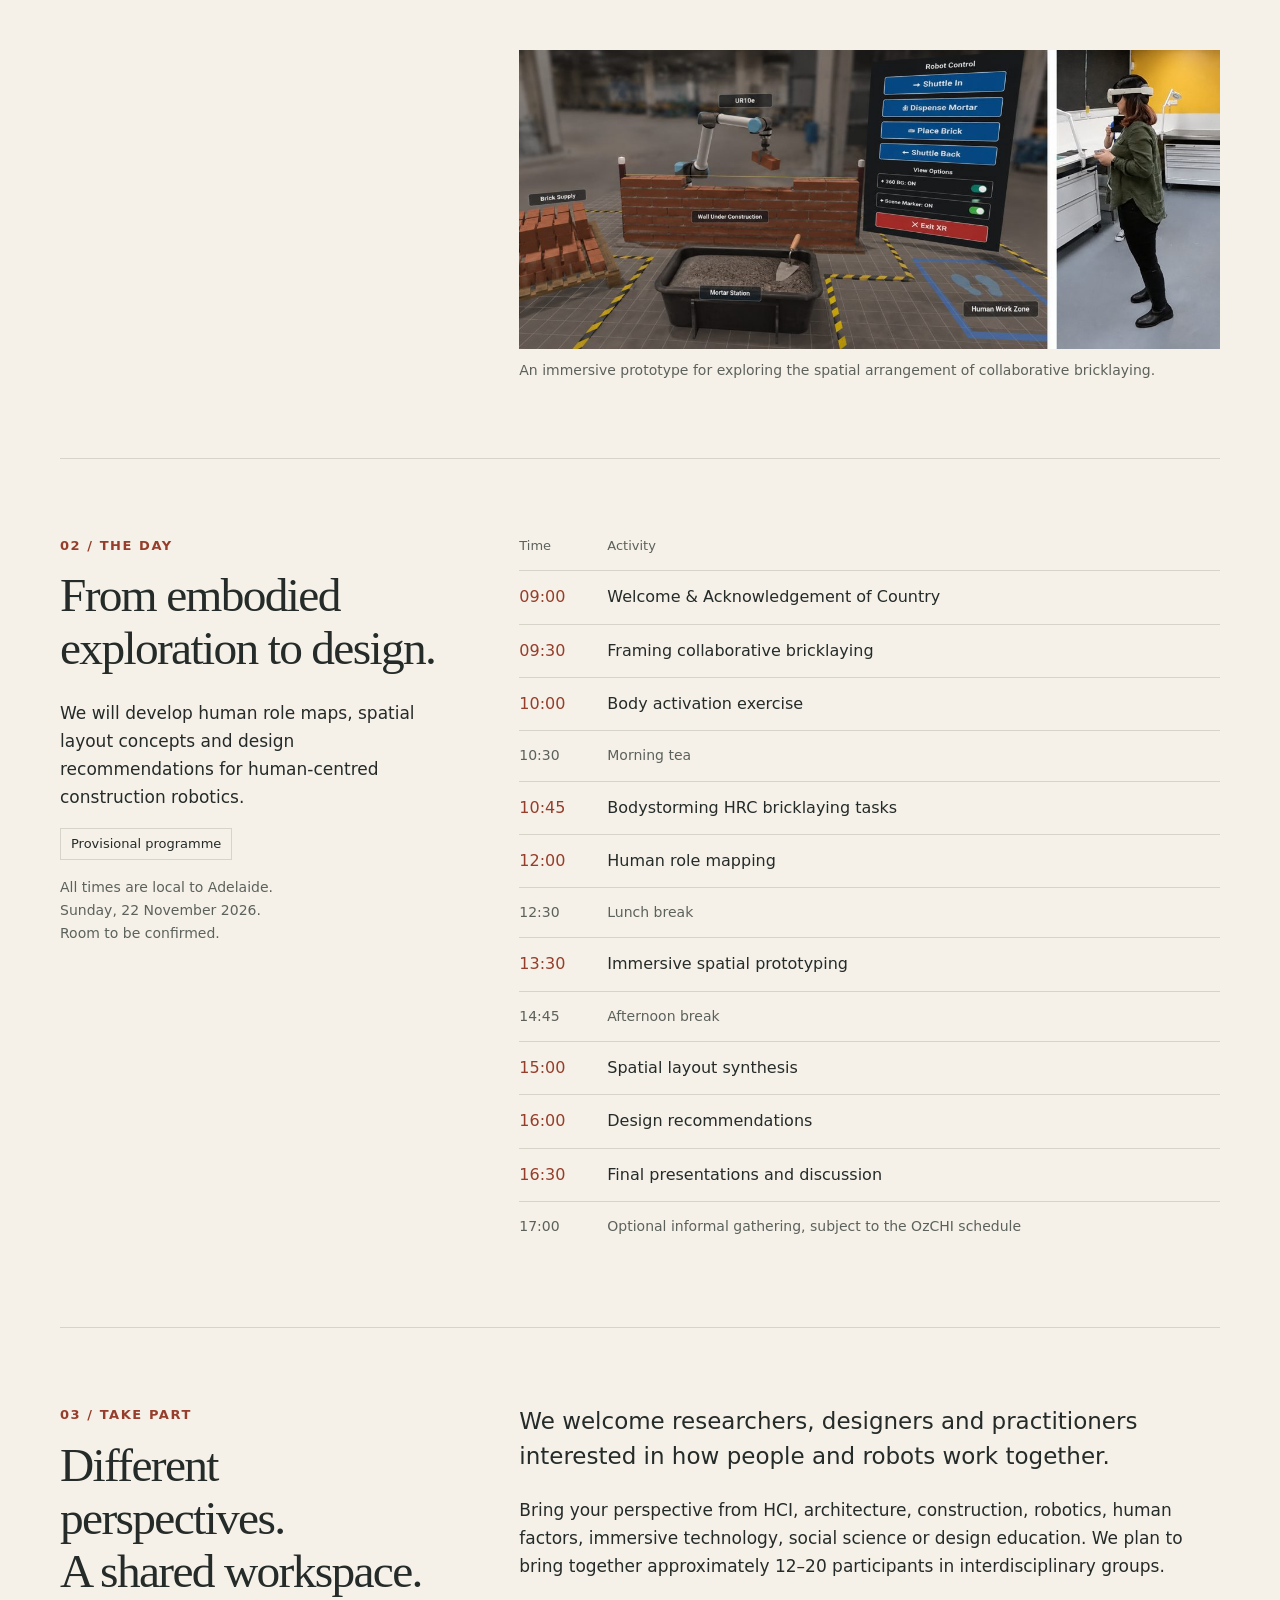
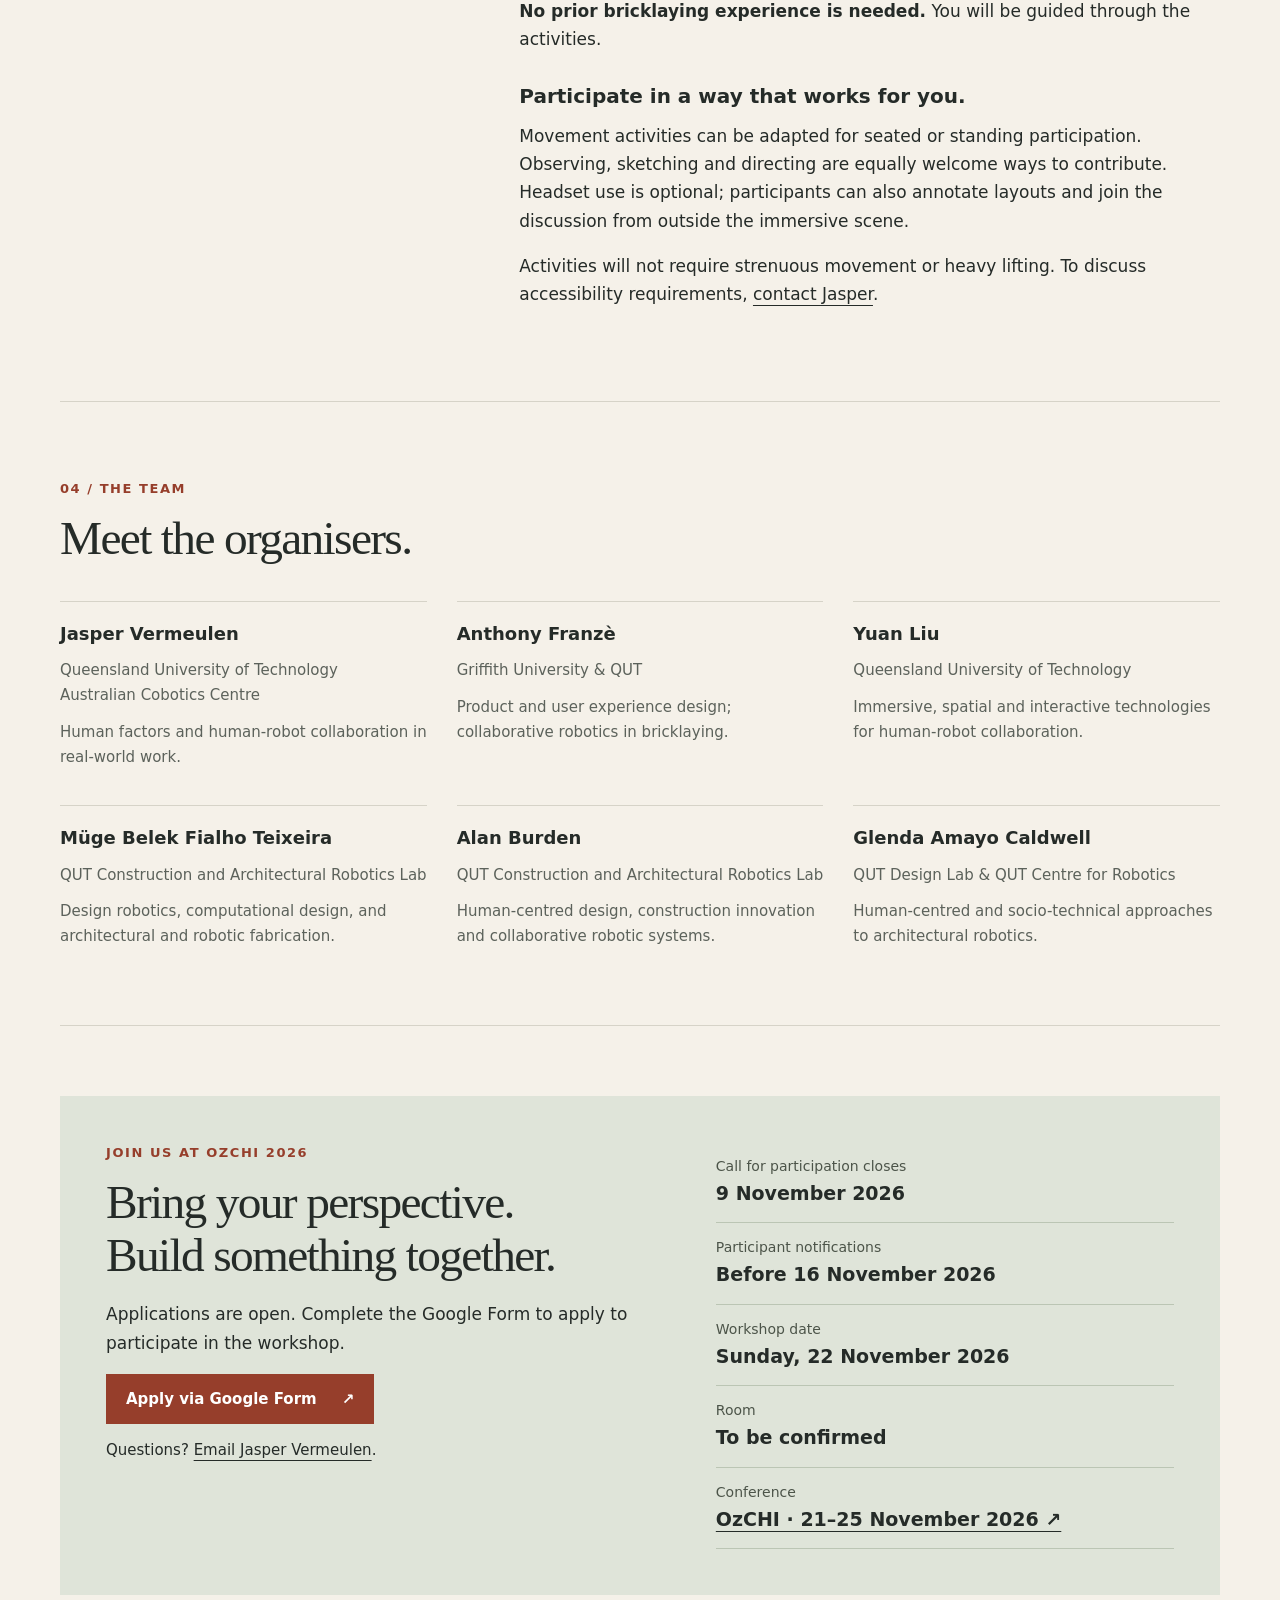
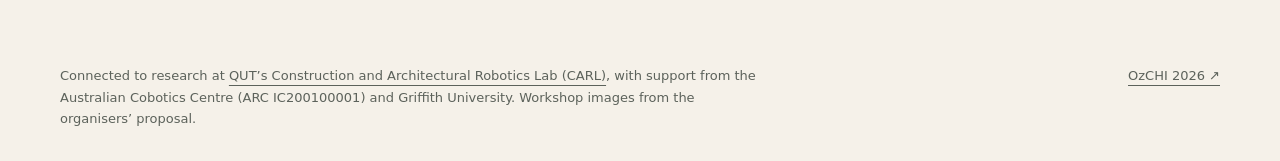
==== commit 3532145a: "Update OzCHI workshop date to Sunday 22 November 2026" ====
--- a/ozchi-2026/index.html
+++ b/ozchi-2026/index.html
@@ -16,9 +16,9 @@
 <header class="top"><div class="brand"><a href="https://research.qut.edu.au/carl/" style="text-decoration:none">CARL</a> <span>/ OzCHI 2026</span></div><nav aria-label="Main navigation"><a href="#about">About</a><a href="#programme">Programme</a><a href="#organisers">Organisers</a><a href="#participate">Participate ↗</a></nav></header>
 <main id="main">
 <section class="hero" aria-labelledby="title"><div><div class="eyebrow">Accepted workshop · OzCHI 2026</div><h1 id="title">Designing<br>through<br><em>Becoming.</em></h1><p class="subtitle">Bodystorming Human-Robot Collaboration in Construction</p><a class="button" href="https://forms.gle/bjhLhkR7MwGhqY9p6">Apply to participate <span aria-hidden="true">↗</span></a><p class="small">Full day · In person · No bricklaying experience needed</p></div><figure><span class="image-label">DESIGNING THROUGH BECOMING</span><img src="[data-uri]